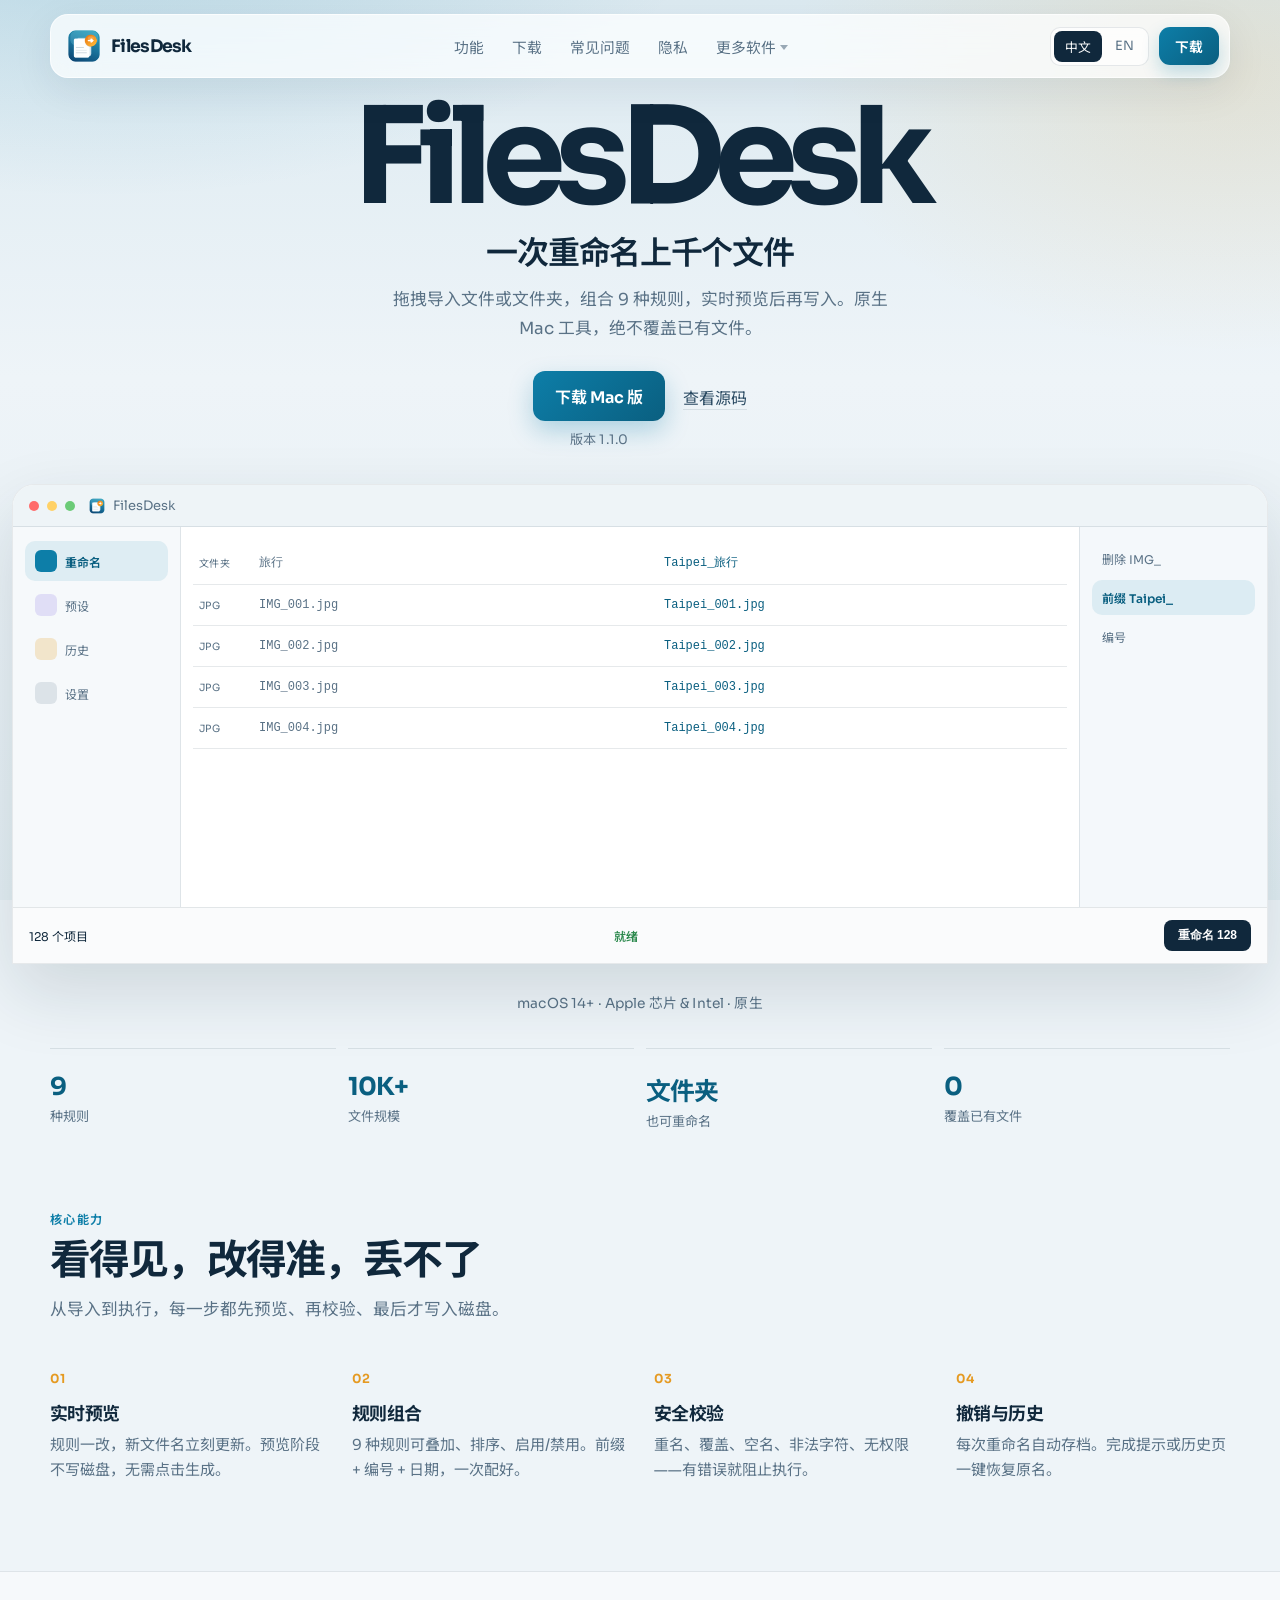
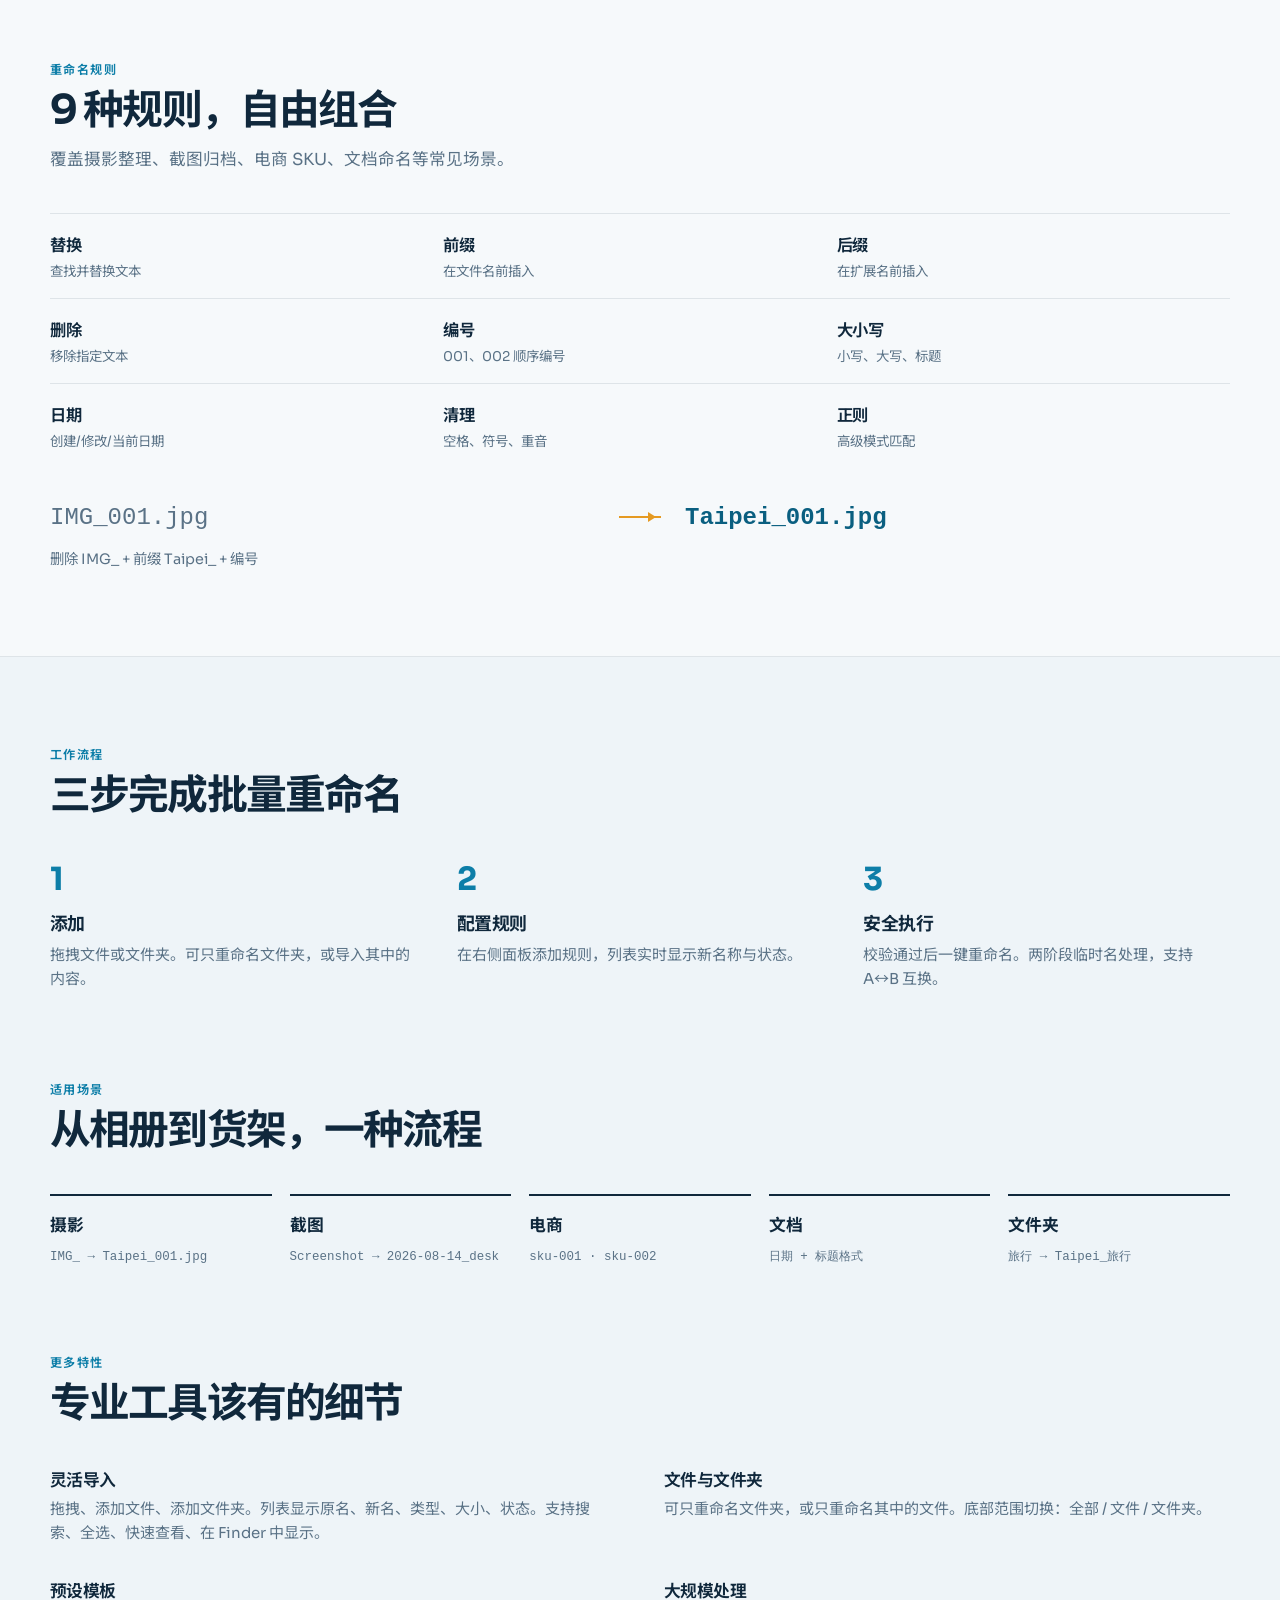
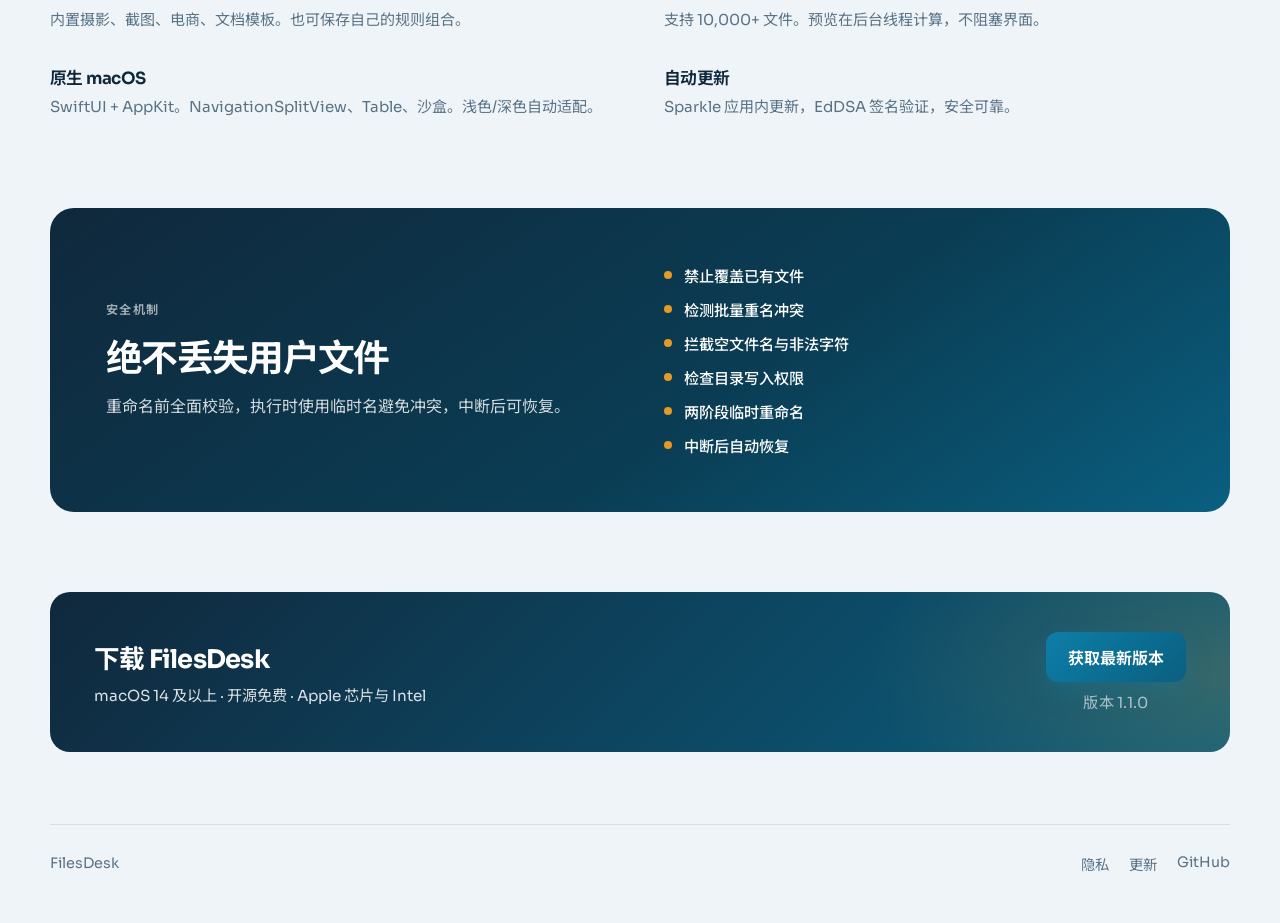
==== docs/index.html @ 9e35c2a5 "Show the current version under website download buttons. Co-authored-by: Cursor <cursoragent@cursor." ====
<!DOCTYPE html>
<html lang="zh-CN">
<head>
  <meta charset="utf-8">
  <meta name="viewport" content="width=device-width, initial-scale=1">
  <title>FilesDesk — Mac 智能批量重命名</title>
  <meta name="description" content="原生 Mac 批量重命名工具。实时预览、规则组合、文件与文件夹、撤销与历史。绝不覆盖已有文件。">
  <meta property="og:title" content="FilesDesk">
  <meta property="og:description" content="Mac 智能批量重命名。简单、原生、安全、快速。">
  <meta property="og:image" content="./assets/og.png?v=4">
  <link rel="icon" type="image/png" href="./assets/favicon-32.png?v=4">
  <link rel="apple-touch-icon" href="./assets/apple-touch-180.png?v=4">
  <link rel="preconnect" href="https://fonts.googleapis.com">
  <link rel="preconnect" href="https://fonts.gstatic.com" crossorigin>
  <link href="https://fonts.googleapis.com/css2?family=Sora:wght@400;500;600;700&family=Noto+Sans+SC:wght@400;500;600;700&display=swap" rel="stylesheet">
  <link rel="stylesheet" href="./styles.css?v=7">
</head>
<body data-page="home" data-current-app="filesdesk">
  <div class="atmosphere" aria-hidden="true"></div>
  <header class="site-header">
    <div class="nav-shell">
      <a class="brand" href="./">
        <img src="./assets/icon.png?v=4" alt="">
        FilesDesk
      </a>
      <nav class="nav-links" id="site-nav">
        <a href="#features" data-i18n="nav.features">功能</a>
        <a href="./download.html" data-i18n="nav.download">下载</a>
        <a href="./faq.html" data-i18n="nav.faq">常见问题</a>
        <a href="./privacy.html" data-i18n="nav.privacy">隐私</a>
        <div data-more-apps></div>
      </nav>
      <div class="nav-actions">
        <div class="lang-switch" role="group" aria-label="Language">
          <button type="button" data-lang-btn="zh" class="active">中文</button>
          <button type="button" data-lang-btn="en">EN</button>
        </div>
        <a class="nav-cta" data-download href="https://github.com/linux503/FilesDesk/releases" data-i18n="nav.download">下载</a>
        <button class="nav-toggle" type="button" aria-expanded="false" aria-controls="site-nav" data-i18n-aria="nav.menu">
          <span></span><span></span>
        </button>
      </div>
    </div>
  </header>

  <main>
    <section class="hero">
      <div class="wrap hero-copy">
        <h1>FilesDesk</h1>
        <p class="lede" data-i18n="home.lede">一次重命名上千个文件</p>
        <p class="sub" data-i18n="home.sub">拖拽导入文件或文件夹，组合 9 种规则，实时预览后再写入。原生 Mac 工具，绝不覆盖已有文件。</p>
        <div class="cta-row">
          <div class="cta-download">
            <a class="button" data-download href="https://github.com/linux503/FilesDesk/releases" data-i18n="home.cta">下载 Mac 版</a>
            <p class="cta-version"><span data-i18n="home.version">版本</span> <span data-latest-tag>1.1.0</span></p>
          </div>
          <a class="text-link" href="https://github.com/linux503/FilesDesk" data-i18n="home.source">查看源码</a>
        </div>
      </div>
      <div class="hero-visual" aria-hidden="true">
        <div class="app">
          <div class="app-chrome">
            <span class="dot"></span><span class="dot"></span><span class="dot"></span>
            <img src="./assets/icon.png?v=4" alt="">
            <span>FilesDesk</span>
          </div>
          <div class="app-body">
            <aside class="side">
              <div class="nav-item active"><span class="nav-ico"></span><span data-i18n="mock.rename">重命名</span></div>
              <div class="nav-item"><span class="nav-ico"></span><span data-i18n="mock.presets">预设</span></div>
              <div class="nav-item"><span class="nav-ico"></span><span data-i18n="mock.history">历史</span></div>
              <div class="nav-item"><span class="nav-ico"></span><span data-i18n="mock.settings">设置</span></div>
            </aside>
            <div class="files">
              <div class="row"><span class="kind">文件夹</span><span class="old">旅行</span><span class="new">Taipei_旅行</span></div>
              <div class="row"><span class="kind">JPG</span><span class="old">IMG_001.jpg</span><span class="new">Taipei_001.jpg</span></div>
              <div class="row"><span class="kind">JPG</span><span class="old">IMG_002.jpg</span><span class="new">Taipei_002.jpg</span></div>
              <div class="row"><span class="kind">JPG</span><span class="old">IMG_003.jpg</span><span class="new">Taipei_003.jpg</span></div>
              <div class="row"><span class="kind">JPG</span><span class="old">IMG_004.jpg</span><span class="new">Taipei_004.jpg</span></div>
            </div>
            <aside class="rules">
              <div class="nav-item"><span data-i18n="mock.remove">删除 IMG_</span></div>
              <div class="nav-item active"><span data-i18n="mock.prefix">前缀 Taipei_</span></div>
              <div class="nav-item"><span data-i18n="mock.numbering">编号</span></div>
            </aside>
          </div>
          <div class="app-foot">
            <span data-i18n="mock.files">128 个项目</span>
            <span class="status" data-i18n="mock.ready">就绪</span>
            <button class="rename-btn" type="button" data-i18n="mock.renameBtn">重命名 128</button>
          </div>
        </div>
      </div>
    </section>

    <p class="wrap hero-meta" data-i18n="home.badge">macOS 14+ · Apple 芯片 & Intel · 原生</p>

    <section class="wrap proof">
      <div><strong data-i18n="home.statRules">9</strong><span data-i18n="home.statRulesLabel">种规则</span></div>
      <div><strong data-i18n="home.statFiles">10K+</strong><span data-i18n="home.statFilesLabel">文件规模</span></div>
      <div><strong data-i18n="home.statFolders">文件夹</strong><span data-i18n="home.statFoldersLabel">也可重命名</span></div>
      <div><strong data-i18n="home.statSafe">0</strong><span data-i18n="home.statSafeLabel">覆盖已有文件</span></div>
    </section>

    <section class="wrap section-pillars" id="features">
      <div class="section-head">
        <span class="eyebrow" data-i18n="home.pillarsEyebrow">核心能力</span>
        <h2 data-i18n="home.pillarsTitle">看得见，改得准，丢不了</h2>
        <p class="section-lead" data-i18n="home.pillarsLead">从导入到执行，每一步都先预览、再校验、最后才写入磁盘。</p>
      </div>
      <div class="pillar-grid">
        <article>
          <span class="idx">01</span>
          <h3 data-i18n="home.pillar1Title">实时预览</h3>
          <p data-i18n="home.pillar1Desc">规则一改，新文件名立刻更新。预览阶段不写磁盘，无需点击生成。</p>
        </article>
        <article>
          <span class="idx">02</span>
          <h3 data-i18n="home.pillar2Title">规则组合</h3>
          <p data-i18n="home.pillar2Desc">9 种规则可叠加、排序、启用/禁用。前缀 + 编号 + 日期，一次配好。</p>
        </article>
        <article>
          <span class="idx">03</span>
          <h3 data-i18n="home.pillar3Title">安全校验</h3>
          <p data-i18n="home.pillar3Desc">重名、覆盖、空名、非法字符、无权限——有错误就阻止执行。</p>
        </article>
        <article>
          <span class="idx">04</span>
          <h3 data-i18n="home.pillar4Title">撤销与历史</h3>
          <p data-i18n="home.pillar4Desc">每次重命名自动存档。完成提示或历史页一键恢复原名。</p>
        </article>
      </div>
    </section>

    <section class="section-rules">
      <div class="wrap">
        <div class="section-head">
          <span class="eyebrow" data-i18n="home.rulesEyebrow">重命名规则</span>
          <h2 data-i18n="home.rulesTitle">9 种规则，自由组合</h2>
          <p class="section-lead" data-i18n="home.rulesLead">摄影、截图、电商 SKU、文档、文件夹——常见整理场景都能覆盖。</p>
        </div>
        <div class="rules-grid">
          <div class="rule-chip"><span class="rule-name" data-i18n="home.ruleReplace">替换</span><span class="rule-desc" data-i18n="home.ruleReplaceDesc">查找并替换文本</span></div>
          <div class="rule-chip"><span class="rule-name" data-i18n="home.rulePrefix">前缀</span><span class="rule-desc" data-i18n="home.rulePrefixDesc">在文件名前插入</span></div>
          <div class="rule-chip"><span class="rule-name" data-i18n="home.ruleSuffix">后缀</span><span class="rule-desc" data-i18n="home.ruleSuffixDesc">在扩展名前插入</span></div>
          <div class="rule-chip"><span class="rule-name" data-i18n="home.ruleRemove">删除</span><span class="rule-desc" data-i18n="home.ruleRemoveDesc">移除指定文本</span></div>
          <div class="rule-chip"><span class="rule-name" data-i18n="home.ruleNumber">编号</span><span class="rule-desc" data-i18n="home.ruleNumberDesc">001、002 顺序编号</span></div>
          <div class="rule-chip"><span class="rule-name" data-i18n="home.ruleCase">大小写</span><span class="rule-desc" data-i18n="home.ruleCaseDesc">小写、大写、标题</span></div>
          <div class="rule-chip"><span class="rule-name" data-i18n="home.ruleDate">日期</span><span class="rule-desc" data-i18n="home.ruleDateDesc">创建/修改/当前日期</span></div>
          <div class="rule-chip"><span class="rule-name" data-i18n="home.ruleCleanup">清理</span><span class="rule-desc" data-i18n="home.ruleCleanupDesc">空格、符号、重音</span></div>
          <div class="rule-chip"><span class="rule-name" data-i18n="home.ruleRegex">正则</span><span class="rule-desc" data-i18n="home.ruleRegexDesc">高级模式匹配</span></div>
        </div>
        <div class="rename-theater">
          <span class="theater-from">IMG_001.jpg</span>
          <span class="theater-arrow" aria-hidden="true"></span>
          <span class="theater-to">Taipei_001.jpg</span>
          <span class="theater-note" data-i18n="home.exampleSteps">删除 IMG_ + 前缀 Taipei_ + 编号</span>
        </div>
      </div>
    </section>

    <section class="wrap section-workflow">
      <div class="section-head">
        <span class="eyebrow" data-i18n="home.flowEyebrow">工作流程</span>
        <h2 data-i18n="home.flowTitle">三步完成批量重命名</h2>
      </div>
      <div class="flow-grid">
        <article>
          <div class="flow-num">1</div>
          <h3 data-i18n="home.flow1Title">添加</h3>
          <p data-i18n="home.flow1Desc">拖拽文件或文件夹。可只重命名文件夹，或导入其中的内容。</p>
        </article>
        <article>
          <div class="flow-num">2</div>
          <h3 data-i18n="home.flow2Title">配置规则</h3>
          <p data-i18n="home.flow2Desc">在右侧面板添加规则，列表实时显示新名称与状态。</p>
        </article>
        <article>
          <div class="flow-num">3</div>
          <h3 data-i18n="home.flow3Title">安全执行</h3>
          <p data-i18n="home.flow3Desc">校验通过后一键重命名。两阶段临时名处理，支持 A↔B 互换。</p>
        </article>
      </div>
    </section>

    <section class="wrap section-scenes">
      <div class="section-head">
        <span class="eyebrow" data-i18n="home.scenesEyebrow">适用场景</span>
        <h2 data-i18n="home.scenesTitle">从相册到货架，一种流程</h2>
      </div>
      <div class="scene-list">
        <div><strong data-i18n="home.scene1">摄影</strong><span>IMG_ → Taipei_001.jpg</span></div>
        <div><strong data-i18n="home.scene2">截图</strong><span>Screenshot → 2026-08-14_desk</span></div>
        <div><strong data-i18n="home.scene3">电商</strong><span>sku-001 · sku-002</span></div>
        <div><strong data-i18n="home.scene4">文档</strong><span>日期 + 标题格式</span></div>
        <div><strong data-i18n="home.scene5">文件夹</strong><span>旅行 → Taipei_旅行</span></div>
      </div>
    </section>

    <section class="wrap section-bento">
      <div class="section-head">
        <span class="eyebrow" data-i18n="home.bentoEyebrow">更多特性</span>
        <h2 data-i18n="home.bentoTitle">专业工具该有的细节</h2>
      </div>
      <dl class="detail-list">
        <div>
          <dt data-i18n="home.bentoImportTitle">灵活导入</dt>
          <dd data-i18n="home.bentoImportDesc">拖拽、添加文件、添加文件夹。列表显示原名、新名、类型、大小、状态。支持搜索、全选、快速查看、在 Finder 中显示。</dd>
        </div>
        <div>
          <dt data-i18n="home.bentoFolderTitle">文件与文件夹</dt>
          <dd data-i18n="home.bentoFolderDesc">可只重命名文件夹，或只重命名其中的文件。底部范围切换：全部 / 文件 / 文件夹。</dd>
        </div>
        <div>
          <dt data-i18n="home.bentoPresetTitle">预设模板</dt>
          <dd data-i18n="home.bentoPresetDesc">内置摄影、截图、电商、文档模板。也可保存自己的规则组合。</dd>
        </div>
        <div>
          <dt data-i18n="home.bentoPerfTitle">大规模处理</dt>
          <dd data-i18n="home.bentoPerfDesc">支持 10,000+ 文件。预览在后台线程计算，不阻塞界面。</dd>
        </div>
        <div>
          <dt data-i18n="home.bentoNativeTitle">原生 macOS</dt>
          <dd data-i18n="home.bentoNativeDesc">SwiftUI + AppKit。浅色/深色自动适配。Universal：Apple 芯片与 Intel。</dd>
        </div>
        <div>
          <dt data-i18n="home.bentoUpdateTitle">自动更新</dt>
          <dd data-i18n="home.bentoUpdateDesc">Sparkle 应用内更新，EdDSA 签名验证。</dd>
        </div>
      </dl>
    </section>

    <section class="wrap section-safety">
      <div class="safety-panel">
        <div class="safety-copy">
          <span class="eyebrow eyebrow-light" data-i18n="home.safetyEyebrow">安全机制</span>
          <h2 data-i18n="home.safetyTitle">绝不丢失用户文件</h2>
          <p data-i18n="home.safetyLead">重命名前全面校验，执行时使用临时名避免冲突，中断后可恢复。</p>
        </div>
        <ul class="safety-list">
          <li data-i18n="home.safety1">禁止覆盖已有文件</li>
          <li data-i18n="home.safety2">检测批量重名冲突</li>
          <li data-i18n="home.safety3">拦截空文件名与非法字符</li>
          <li data-i18n="home.safety4">检查目录写入权限</li>
          <li data-i18n="home.safety5">两阶段临时重命名</li>
          <li data-i18n="home.safety6">中断后自动恢复</li>
        </ul>
      </div>
    </section>

    <section class="wrap">
      <div class="download-band">
        <div>
          <h2 data-i18n="home.downloadTitle">下载 FilesDesk</h2>
          <p data-i18n="home.downloadLead">macOS 14 及以上 · 开源免费 · Apple 芯片与 Intel</p>
        </div>
        <div class="cta-download">
          <a class="button" data-download href="./download.html" data-i18n="home.downloadCta">获取最新版本</a>
          <p class="cta-version"><span data-i18n="home.version">版本</span> <span data-latest-tag>1.1.0</span></p>
        </div>
      </div>
    </section>
  </main>

  <footer class="wrap site-footer">
    <span>FilesDesk</span>
    <div class="links">
      <a href="./privacy.html" data-i18n="footer.privacy">隐私</a>
      <a href="./changelog.html" data-i18n="footer.changelog">更新</a>
      <a href="https://github.com/linux503/FilesDesk" data-i18n="footer.github">GitHub</a>
    </div>
  </footer>
  <script src="./more-apps.js"></script>
  <script src="./i18n.js?v=7"></script>
  <script src="./site.js?v=7"></script>
</body>
</html>
---- docs/styles.css ----
:root {
  --ink: #10283c;
  --slate: #2a4a62;
  --muted: #5a7286;
  --accent: #0d7ea8;
  --accent-deep: #0a5f80;
  --gold: #e59a22;
  --paper: #eef4f8;
  --card: #ffffff;
  --line: rgba(16, 40, 60, 0.10);
  --shadow: 0 28px 70px rgba(16, 40, 60, 0.14);
  --radius: 20px;
  --sans: "Sora", "Noto Sans SC", "PingFang SC", "Hiragino Sans GB", sans-serif;
  --mono: "SF Mono", ui-monospace, Menlo, monospace;
}

* { box-sizing: border-box; }

html { scroll-behavior: smooth; }

html, body { margin: 0; padding: 0; }

body {
  color: var(--ink);
  font-family: var(--sans);
  background: var(--paper);
  min-height: 100vh;
  position: relative;
}

.atmosphere {
  pointer-events: none;
  position: fixed;
  inset: 0;
  z-index: -1;
  background:
    radial-gradient(1100px 620px at 8% -18%, rgba(13, 126, 168, 0.22), transparent 58%),
    radial-gradient(820px 520px at 96% 8%, rgba(229, 154, 34, 0.14), transparent 54%),
    radial-gradient(900px 700px at 70% 120%, rgba(13, 126, 168, 0.08), transparent 60%),
    linear-gradient(180deg, #dceaf1 0%, var(--paper) 42%, #e4eef3 100%);
}

a { color: inherit; text-decoration: none; }

.wrap {
  width: min(1180px, calc(100% - 40px));
  margin: 0 auto;
}

.site-header {
  position: sticky;
  top: 14px;
  z-index: 40;
  padding: 0 20px;
}

.nav-shell {
  position: relative;
  width: min(1180px, 100%);
  margin: 0 auto;
  display: flex;
  align-items: center;
  gap: 18px;
  min-height: 64px;
  padding: 8px 10px 8px 16px;
  background: rgba(255, 255, 255, 0.72);
  backdrop-filter: blur(22px) saturate(1.35);
  border: 1px solid rgba(255, 255, 255, 0.7);
  border-radius: 18px;
  box-shadow: 0 12px 40px rgba(16, 40, 60, 0.08);
}

.brand {
  display: flex;
  align-items: center;
  gap: 10px;
  font-size: 1.08rem;
  font-weight: 700;
  letter-spacing: -0.04em;
  flex-shrink: 0;
}

.brand img {
  width: 34px;
  height: 34px;
  border-radius: 9px;
}

.nav-links {
  display: flex;
  align-items: center;
  gap: 4px;
  flex: 1;
  justify-content: center;
  font-size: 0.92rem;
}

.nav-links > a {
  color: var(--muted);
  padding: 8px 12px;
  border-radius: 10px;
  transition: color 0.15s, background 0.15s;
}

.nav-links > a:hover,
.nav-links > a[aria-current="page"] {
  color: var(--ink);
  background: rgba(13, 126, 168, 0.08);
}

.nav-links > a[aria-current="page"] { font-weight: 600; }

.nav-actions {
  display: flex;
  align-items: center;
  gap: 10px;
  flex-shrink: 0;
  margin-left: auto;
}

.nav-cta {
  display: inline-flex;
  align-items: center;
  background: linear-gradient(135deg, var(--accent), var(--accent-deep));
  color: #fff;
  padding: 9px 16px;
  border-radius: 11px;
  font-size: 0.86rem;
  font-weight: 650;
  box-shadow: 0 8px 18px rgba(13, 126, 168, 0.24);
  transition: transform 0.15s, box-shadow 0.15s;
}

.nav-cta:hover {
  transform: translateY(-1px);
  box-shadow: 0 10px 22px rgba(13, 126, 168, 0.3);
}

.nav-toggle {
  display: none;
  width: 42px;
  height: 42px;
  border: 0;
  background: rgba(16, 40, 60, 0.05);
  border-radius: 12px;
  cursor: pointer;
  padding: 0;
  position: relative;
}

.nav-toggle span {
  position: absolute;
  left: 12px;
  right: 12px;
  height: 1.5px;
  background: var(--ink);
  transition: transform 0.2s, top 0.2s, opacity 0.2s;
}

.nav-toggle span:first-child { top: 16px; }
.nav-toggle span:last-child { top: 24px; }

.site-header.is-open .nav-toggle span:first-child {
  top: 20px;
  transform: rotate(45deg);
}

.site-header.is-open .nav-toggle span:last-child {
  top: 20px;
  transform: rotate(-45deg);
}

.more-apps-menu {
  position: relative;
  list-style: none;
}

.more-apps-menu summary {
  cursor: pointer;
  color: var(--muted);
  font-size: 0.92rem;
  user-select: none;
  list-style: none;
  display: flex;
  align-items: center;
  gap: 4px;
  padding: 8px 12px;
  border-radius: 10px;
}

.more-apps-menu summary::-webkit-details-marker { display: none; }

.more-apps-menu summary::after {
  content: "";
  width: 0;
  height: 0;
  border-left: 4px solid transparent;
  border-right: 4px solid transparent;
  border-top: 5px solid currentColor;
  opacity: 0.6;
  margin-top: 2px;
}

.more-apps-menu[open] summary,
.more-apps-menu summary:hover {
  color: var(--ink);
  background: rgba(13, 126, 168, 0.08);
}

.more-apps-panel {
  position: absolute;
  top: calc(100% + 10px);
  left: 0;
  min-width: 240px;
  background: var(--card);
  border: 1px solid var(--line);
  border-radius: 14px;
  box-shadow: var(--shadow);
  padding: 8px;
  z-index: 100;
  animation: rise 0.2s ease both;
}

.more-apps-item {
  display: flex;
  flex-direction: column;
  gap: 2px;
  padding: 10px 12px;
  border-radius: 10px;
  transition: background 0.12s;
}

.more-apps-item:hover { background: rgba(13, 126, 168, 0.08); }

.more-apps-name {
  font-weight: 600;
  font-size: 0.92rem;
}

.more-apps-desc {
  font-size: 0.8rem;
  color: var(--muted);
}

.lang-switch {
  display: flex;
  gap: 2px;
  padding: 3px;
  border: 1px solid var(--line);
  border-radius: 10px;
  background: rgba(255, 255, 255, 0.7);
}

.lang-switch button {
  border: 0;
  background: transparent;
  color: var(--muted);
  font: inherit;
  font-size: 0.8rem;
  padding: 6px 11px;
  border-radius: 8px;
  cursor: pointer;
}

.lang-switch button.active {
  background: var(--ink);
  color: #fff;
}

.hero {
  padding: 36px 0 0;
}

.hero-copy {
  text-align: center;
  max-width: 820px;
  margin: 0 auto 36px;
  animation: rise 0.7s ease both;
}

.hero h1 {
  margin: 0;
  font-size: clamp(4.2rem, 12vw, 8.4rem);
  line-height: 0.86;
  letter-spacing: -0.08em;
}

.hero .lede {
  margin: 18px 0 0;
  font-size: clamp(1.4rem, 3vw, 2rem);
  line-height: 1.2;
  letter-spacing: -0.04em;
  font-weight: 600;
}

.hero .sub {
  margin: 14px auto 0;
  max-width: 42ch;
  color: var(--muted);
  font-size: 1.05rem;
  line-height: 1.7;
}

.cta-row {
  display: flex;
  flex-wrap: wrap;
  gap: 14px 18px;
  align-items: flex-start;
  justify-content: center;
  margin-top: 28px;
}

.cta-download {
  display: flex;
  flex-direction: column;
  align-items: center;
  gap: 8px;
}

.cta-version {
  margin: 0;
  color: var(--muted);
  font-size: 0.82rem;
  letter-spacing: 0.01em;
}

.cta-row > .text-link {
  margin-top: 14px;
}

.hero-meta {
  margin: 28px auto 0;
  color: var(--muted);
  font-size: 0.86rem;
  letter-spacing: 0.01em;
  text-align: center;
}

.button {
  display: inline-flex;
  align-items: center;
  background: linear-gradient(135deg, var(--accent), var(--accent-deep));
  color: #fff;
  padding: 13px 22px;
  border-radius: 12px;
  font-weight: 650;
  box-shadow: 0 10px 24px rgba(13, 126, 168, 0.28);
  transition: transform 0.15s, box-shadow 0.15s;
}

.button:hover {
  transform: translateY(-1px);
  box-shadow: 0 14px 28px rgba(13, 126, 168, 0.34);
}

.text-link {
  color: var(--slate);
  box-shadow: inset 0 -1px 0 var(--line);
  padding-bottom: 1px;
}

.text-link:hover { color: var(--accent-deep); }

.hero-visual {
  width: min(1280px, calc(100% - 24px));
  margin: 0 auto;
  animation: rise 0.9s ease 0.12s both;
}

.app {
  background: var(--card);
  border: 1px solid var(--line);
  border-radius: 22px 22px 0 0;
  box-shadow: var(--shadow);
  overflow: hidden;
}

.app-chrome {
  display: flex;
  align-items: center;
  gap: 8px;
  padding: 12px 16px;
  background: #eef4f7;
  border-bottom: 1px solid var(--line);
  font-size: 13px;
  color: var(--muted);
}

.app-chrome img {
  width: 16px;
  height: 16px;
  border-radius: 4px;
  margin-left: 6px;
}

.dot { width: 10px; height: 10px; border-radius: 50%; }
.dot:nth-child(1) { background: #ff6b6b; }
.dot:nth-child(2) { background: #ffd166; }
.dot:nth-child(3) { background: #6bcb77; }

.app-body {
  display: grid;
  grid-template-columns: 168px 1fr 188px;
  min-height: 380px;
}

.side, .files, .rules { padding: 14px 12px; }
.side { border-right: 1px solid var(--line); background: #f6f9fb; }
.rules { border-left: 1px solid var(--line); background: #f4f8fb; }

.nav-item {
  display: flex;
  align-items: center;
  gap: 8px;
  padding: 9px 10px;
  border-radius: 10px;
  color: var(--muted);
  font-size: 12px;
  margin-bottom: 4px;
}

.nav-ico {
  width: 22px;
  height: 22px;
  border-radius: 6px;
  flex-shrink: 0;
  background: rgba(13, 126, 168, 0.14);
}

.nav-item:nth-child(2) .nav-ico { background: rgba(104, 82, 214, 0.16); }
.nav-item:nth-child(3) .nav-ico { background: rgba(229, 154, 34, 0.22); }
.nav-item:nth-child(4) .nav-ico { background: rgba(90, 114, 134, 0.16); }

.nav-item.active {
  background: rgba(13, 126, 168, 0.10);
  color: var(--accent-deep);
  font-weight: 600;
}

.nav-item.active .nav-ico { background: var(--accent); }

.row {
  display: grid;
  grid-template-columns: 52px 1fr 1fr;
  gap: 8px;
  padding: 13px 6px;
  border-bottom: 1px solid var(--line);
  font-family: var(--mono);
  font-size: 12px;
  align-items: center;
}

.kind {
  color: var(--muted);
  font-family: var(--sans);
  font-size: 10px;
  letter-spacing: 0.04em;
  text-transform: uppercase;
}

.old { color: var(--muted); }
.new { color: var(--accent-deep); animation: pulse 2.8s ease 1s infinite; }

.app-foot {
  display: flex;
  align-items: center;
  justify-content: space-between;
  padding: 12px 16px;
  border-top: 1px solid var(--line);
  background: #fafbfc;
  font-size: 12px;
}

.status { color: #2d8a4e; font-weight: 600; }

.rename-btn {
  background: var(--ink);
  color: #fff;
  border: 0;
  padding: 7px 14px;
  border-radius: 8px;
  font-size: 12px;
  font-weight: 600;
}

.proof {
  display: grid;
  grid-template-columns: repeat(4, 1fr);
  gap: 12px;
  padding: 36px 0 56px;
}

.proof div {
  display: flex;
  flex-direction: column;
  gap: 4px;
  padding-top: 22px;
  border-top: 1px solid var(--line);
}

.proof strong {
  font-size: 1.55rem;
  letter-spacing: -0.04em;
  color: var(--accent-deep);
}

.proof span {
  font-size: 0.82rem;
  color: var(--muted);
}

.section-head {
  max-width: 620px;
  margin-bottom: 40px;
}

.eyebrow {
  display: block;
  font-size: 0.76rem;
  font-weight: 650;
  letter-spacing: 0.12em;
  text-transform: uppercase;
  color: var(--accent);
  margin-bottom: 10px;
}

.eyebrow-light { color: rgba(255, 255, 255, 0.62); }

.section-head h2 {
  margin: 0 0 12px;
  font-size: clamp(1.8rem, 3.6vw, 2.55rem);
  letter-spacing: -0.045em;
  line-height: 1.12;
}

.section-lead {
  margin: 0;
  color: var(--muted);
  font-size: 1.04rem;
  line-height: 1.65;
}

.section-pillars { padding: 24px 0 88px; }

.pillar-grid {
  display: grid;
  grid-template-columns: repeat(4, 1fr);
  gap: 28px;
}

.pillar-grid article { padding-top: 8px; }

.idx {
  display: block;
  font-size: 0.78rem;
  letter-spacing: 0.12em;
  color: var(--gold);
  font-weight: 650;
  margin-bottom: 12px;
}

.pillar-grid h3 {
  margin: 0 0 8px;
  font-size: 1.12rem;
  letter-spacing: -0.03em;
}

.pillar-grid p {
  margin: 0;
  color: var(--muted);
  font-size: 0.94rem;
  line-height: 1.65;
}

.section-rules {
  padding: 88px 0;
  background: rgba(255, 255, 255, 0.48);
  border-top: 1px solid var(--line);
  border-bottom: 1px solid var(--line);
}

.rules-grid {
  display: grid;
  grid-template-columns: repeat(3, 1fr);
  gap: 0;
}

.rule-chip {
  display: flex;
  flex-direction: column;
  gap: 4px;
  padding: 18px 8px 18px 0;
  border-top: 1px solid var(--line);
}

.rule-name {
  font-weight: 650;
  font-size: 1.02rem;
  letter-spacing: -0.03em;
}

.rule-desc {
  font-size: 0.84rem;
  color: var(--muted);
}

.rename-theater {
  margin-top: 36px;
  display: grid;
  grid-template-columns: 1fr auto 1fr;
  gap: 16px 24px;
  align-items: center;
  font-family: var(--mono);
  font-size: clamp(1.1rem, 2vw, 1.5rem);
}

.theater-from { color: var(--muted); }
.theater-to {
  color: var(--accent-deep);
  font-weight: 650;
  animation: pulse 3s ease infinite;
}
.theater-arrow {
  width: 42px;
  height: 2px;
  background: var(--gold);
  position: relative;
}
.theater-arrow::after {
  content: "";
  position: absolute;
  right: 0;
  top: -4px;
  border: 5px solid transparent;
  border-left: 8px solid var(--gold);
}
.theater-note {
  grid-column: 1 / -1;
  font-family: var(--sans);
  font-size: 0.9rem;
  color: var(--muted);
}

.section-workflow { padding: 88px 0; }

.flow-grid {
  display: grid;
  grid-template-columns: repeat(3, 1fr);
  gap: 40px;
}

.flow-num {
  font-size: 2rem;
  font-weight: 700;
  letter-spacing: -0.06em;
  color: var(--accent);
  margin-bottom: 10px;
}

.flow-grid h3 {
  margin: 0 0 8px;
  font-size: 1.12rem;
  letter-spacing: -0.03em;
}

.flow-grid p {
  margin: 0;
  color: var(--muted);
  font-size: 0.94rem;
  line-height: 1.65;
}

.section-scenes { padding: 0 0 88px; }

.scene-list {
  display: grid;
  grid-template-columns: repeat(5, 1fr);
  gap: 18px;
}

.scene-list div {
  padding-top: 16px;
  border-top: 2px solid var(--ink);
}

.scene-list strong {
  display: block;
  font-size: 1.05rem;
  margin-bottom: 8px;
}

.scene-list span {
  color: var(--muted);
  font-family: var(--mono);
  font-size: 0.78rem;
}

.section-bento { padding: 0 0 88px; }

.detail-list {
  display: grid;
  grid-template-columns: 1fr 1fr;
  gap: 32px 48px;
  margin: 0;
}

.detail-list dt {
  font-size: 1.05rem;
  font-weight: 650;
  letter-spacing: -0.03em;
  margin-bottom: 6px;
}

.detail-list dd {
  margin: 0;
  color: var(--muted);
  font-size: 0.94rem;
  line-height: 1.65;
}

.section-safety { padding: 0 0 80px; }

.safety-panel {
  display: grid;
  grid-template-columns: 1fr 1fr;
  gap: 48px;
  align-items: center;
  background: linear-gradient(145deg, var(--ink) 0%, #0a3d54 58%, var(--accent-deep) 100%);
  color: #fff;
  border-radius: 24px;
  padding: 56px;
}

.safety-copy h2 {
  margin: 0 0 12px;
  font-size: clamp(1.7rem, 3vw, 2.3rem);
  letter-spacing: -0.045em;
}

.safety-copy p {
  margin: 0;
  opacity: 0.82;
  line-height: 1.65;
}

.safety-list {
  list-style: none;
  margin: 0;
  padding: 0;
  display: grid;
  gap: 12px;
}

.safety-list li {
  display: flex;
  align-items: center;
  gap: 12px;
  font-size: 0.95rem;
  font-weight: 500;
}

.safety-list li::before {
  content: "";
  width: 8px;
  height: 8px;
  border-radius: 50%;
  background: var(--gold);
  flex-shrink: 0;
}

.download-band {
  background: linear-gradient(135deg, var(--ink), var(--accent-deep));
  color: #fff;
  border-radius: var(--radius);
  padding: 40px 44px;
  display: flex;
  align-items: center;
  justify-content: space-between;
  gap: 24px;
  margin: 0 0 72px;
  position: relative;
  overflow: hidden;
}

.download-band::before {
  content: "";
  position: absolute;
  inset: 0;
  background: radial-gradient(520px 260px at 100% 50%, rgba(229, 154, 34, 0.2), transparent 70%);
  pointer-events: none;
}

.download-band > * { position: relative; }

.download-band h2 {
  margin: 0 0 8px;
  font-size: 1.6rem;
  letter-spacing: -0.03em;
}

.download-band p {
  margin: 0;
  opacity: 0.85;
  font-size: 0.95rem;
}

.download-band .cta-version {
  color: rgba(255, 255, 255, 0.72);
}
  box-shadow: none;
  flex-shrink: 0;
}

.download-band .button:hover {
  background: var(--gold);
  color: var(--ink);
}

.page {
  padding: 48px 0 80px;
  max-width: 720px;
}

.page h1 {
  margin: 0 0 20px;
  font-size: clamp(2.2rem, 5vw, 3rem);
  letter-spacing: -0.05em;
}

.page h2 {
  margin: 36px 0 12px;
  font-size: 1.25rem;
  letter-spacing: -0.02em;
}

.page p, .page li, .faq dd {
  color: var(--muted);
  line-height: 1.7;
  font-size: 1rem;
}

.page ul { padding-left: 1.2em; }

.faq dt {
  margin-top: 28px;
  font-size: 1.12rem;
  font-weight: 600;
  letter-spacing: -0.02em;
}

.faq dd { margin: 8px 0 0; }

.changelog-item {
  background: var(--card);
  border: 1px solid var(--line);
  border-radius: var(--radius);
  padding: 24px 28px;
  margin-top: 20px;
}

.changelog-item h2 {
  margin: 0 0 4px;
  font-size: 1.3rem;
}

.changelog-item .date {
  color: var(--muted);
  font-size: 0.88rem;
  margin-bottom: 12px;
}

.changelog-item ul {
  margin: 0;
  padding-left: 1.2em;
}

.changelog-item li { margin-bottom: 6px; }

.site-footer {
  border-top: 1px solid var(--line);
  padding: 28px 0 48px;
  display: flex;
  justify-content: space-between;
  align-items: center;
  color: var(--muted);
  font-size: 0.9rem;
}

.site-footer .links { display: flex; gap: 20px; }
.site-footer a:hover { color: var(--ink); }

@keyframes rise {
  from { opacity: 0; transform: translateY(18px); }
  to { opacity: 1; transform: none; }
}

@keyframes pulse {
  0%, 45% { opacity: 1; }
  55% { opacity: 0.35; }
  65%, 100% { opacity: 1; }
}

@media (max-width: 980px) {
  .nav-toggle { display: block; }
  .nav-cta { display: none; }

  .nav-links {
    display: none;
    position: absolute;
    left: 0;
    right: 0;
    top: calc(100% + 8px);
    flex-direction: column;
    align-items: stretch;
    gap: 4px;
    padding: 12px;
    background: rgba(255, 255, 255, 0.96);
    border: 1px solid var(--line);
    border-radius: 16px;
    box-shadow: var(--shadow);
  }

  .site-header.is-open .nav-links { display: flex; }

  .nav-links > a,
  .more-apps-menu summary {
    padding: 12px 14px;
  }

  .more-apps-panel {
    position: static;
    box-shadow: none;
    border: 0;
    padding: 0 0 8px 12px;
  }
}

@media (max-width: 900px) {
  .hero-copy { margin-bottom: 24px; }
  .hero h1 { font-size: clamp(3.2rem, 18vw, 5rem); }
  .app-body, .pillar-grid, .rules-grid, .flow-grid, .scene-list, .detail-list, .safety-panel, .proof {
    grid-template-columns: 1fr;
  }
  .app-body { min-height: 0; }
  .side { display: grid; grid-template-columns: 1fr 1fr; }
  .download-band { flex-direction: column; align-items: flex-start; }
  .site-footer { flex-direction: column; gap: 16px; align-items: flex-start; }
  .safety-panel { padding: 36px 28px; gap: 32px; }
  .rename-theater { grid-template-columns: 1fr; }
  .theater-arrow { width: 2px; height: 28px; }
  .theater-arrow::after {
    right: -4px;
    top: auto;
    bottom: 0;
    border: 5px solid transparent;
    border-top: 8px solid var(--gold);
  }
  .section-pillars, .section-rules, .section-workflow { padding: 56px 0; }
}
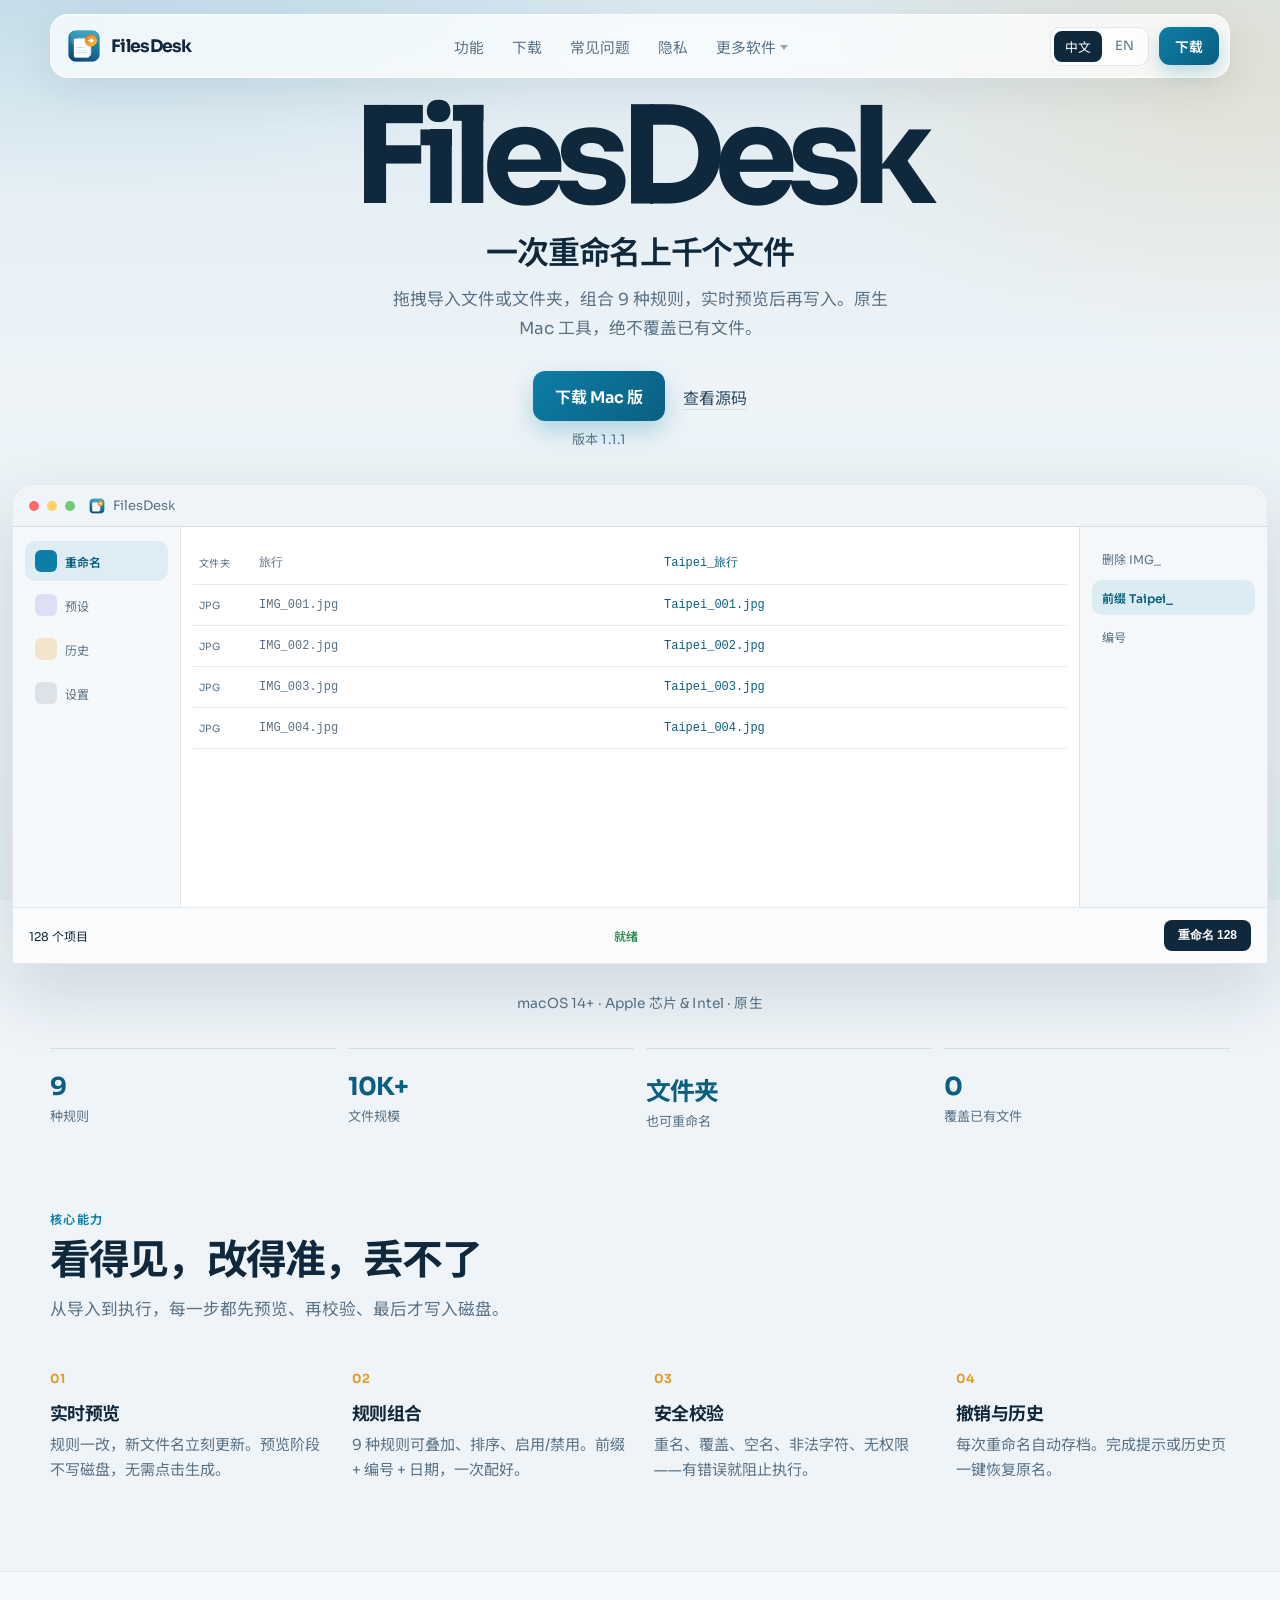
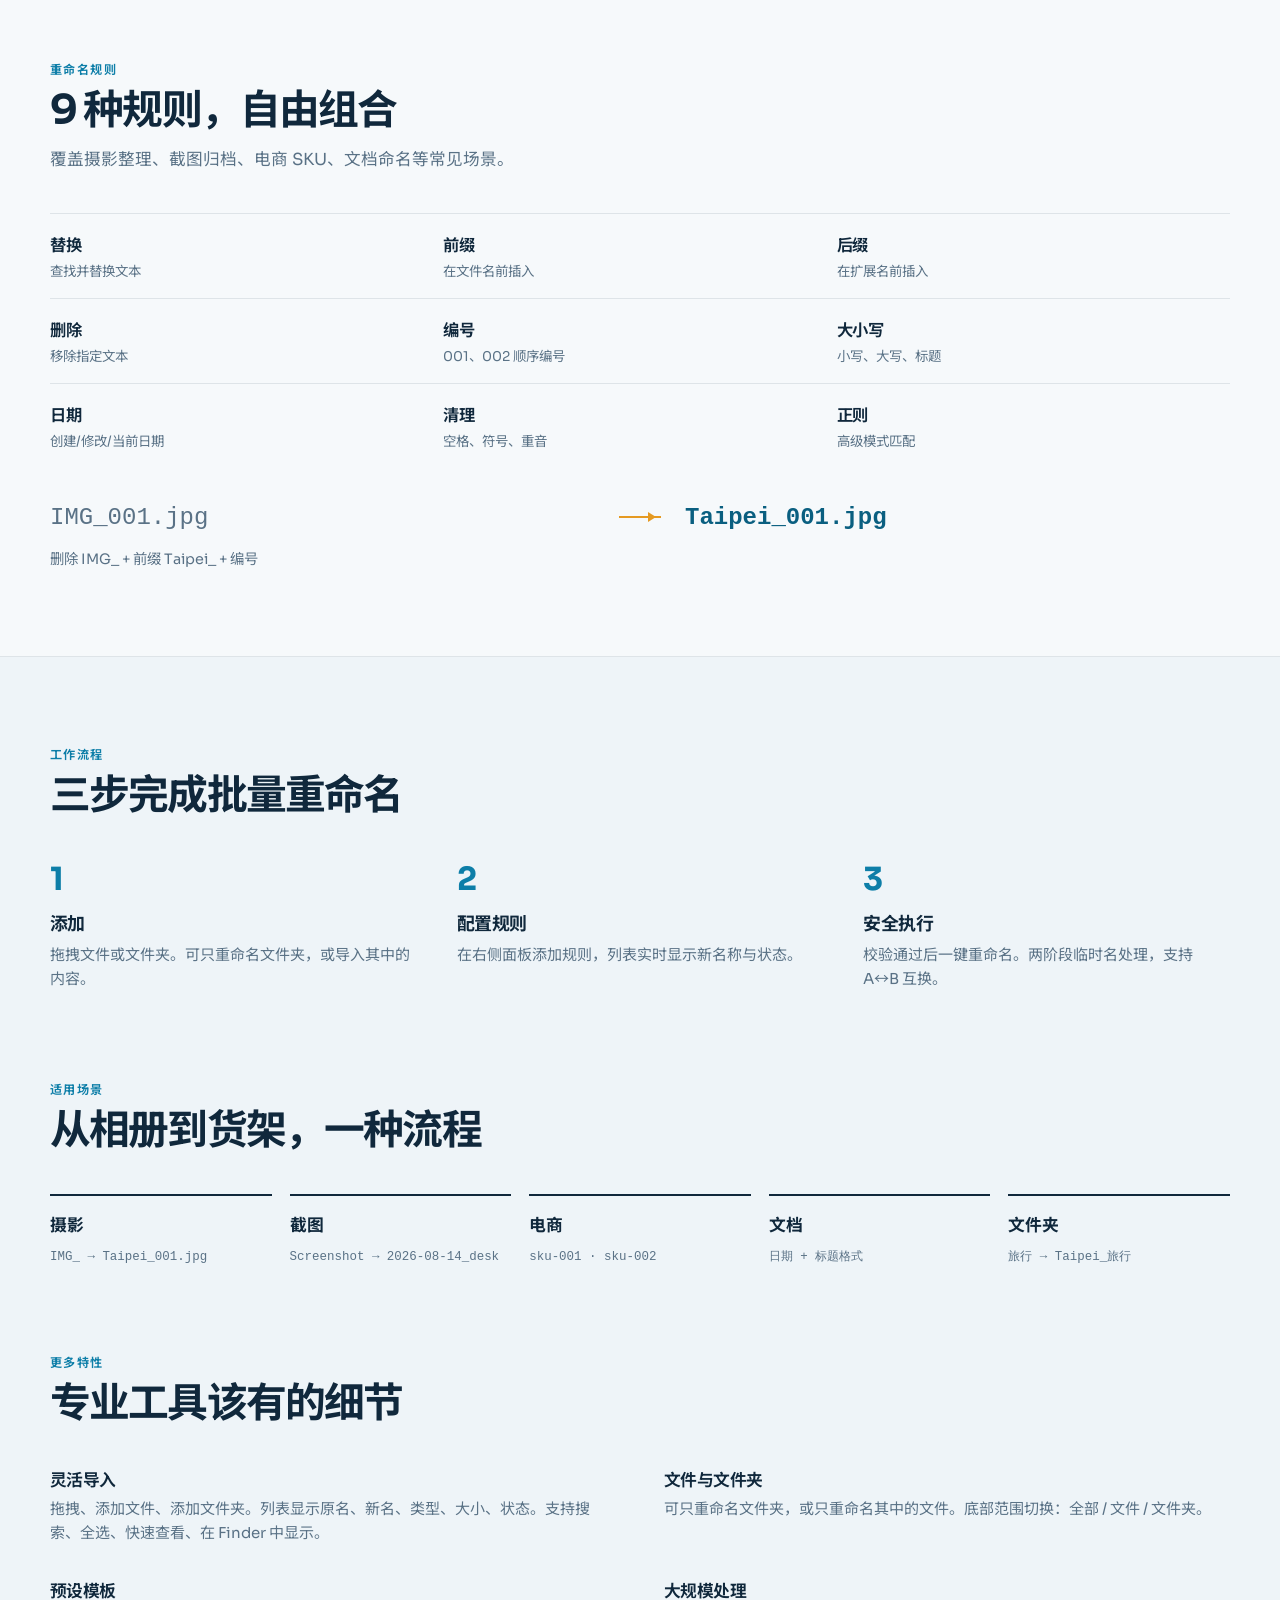
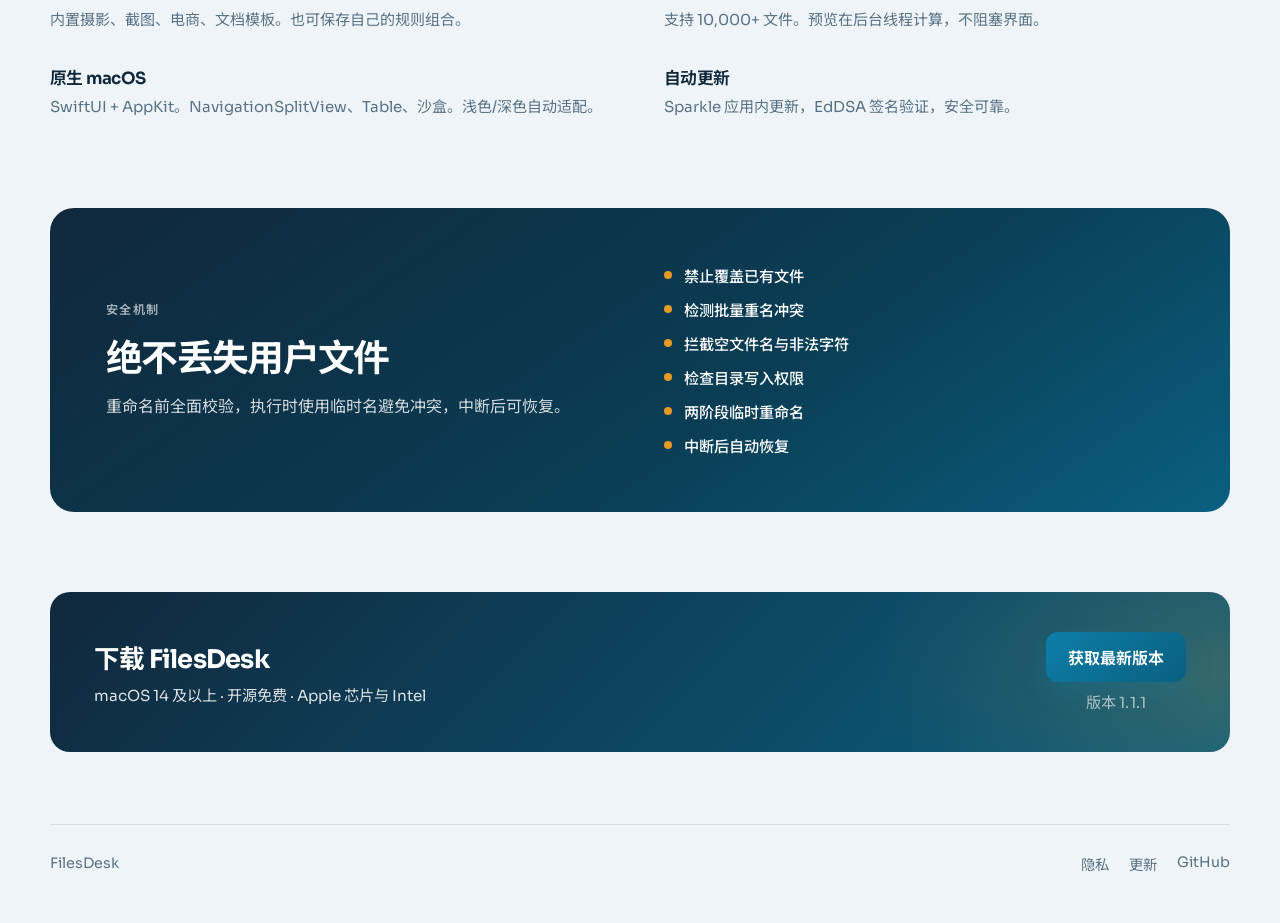
==== commit e2b7cc6e: "Ship FilesDesk 1.1.1 with live preview, refresh, and more presets. Co-authored-by: Cursor <cursorage" ====
--- a/docs/index.html
+++ b/docs/index.html
@@ -52,7 +52,7 @@
         <div class="cta-row">
           <div class="cta-download">
             <a class="button" data-download href="https://github.com/linux503/FilesDesk/releases" data-i18n="home.cta">下载 Mac 版</a>
-            <p class="cta-version"><span data-i18n="home.version">版本</span> <span data-latest-tag>1.1.0</span></p>
+            <p class="cta-version"><span data-i18n="home.version">版本</span> <span data-latest-tag>1.1.1</span></p>
           </div>
           <a class="text-link" href="https://github.com/linux503/FilesDesk" data-i18n="home.source">查看源码</a>
         </div>
@@ -256,7 +256,7 @@
         </div>
         <div class="cta-download">
           <a class="button" data-download href="./download.html" data-i18n="home.downloadCta">获取最新版本</a>
-          <p class="cta-version"><span data-i18n="home.version">版本</span> <span data-latest-tag>1.1.0</span></p>
+          <p class="cta-version"><span data-i18n="home.version">版本</span> <span data-latest-tag>1.1.1</span></p>
         </div>
       </div>
     </section>
@@ -271,7 +271,7 @@
     </div>
   </footer>
   <script src="./more-apps.js"></script>
-  <script src="./i18n.js?v=7"></script>
-  <script src="./site.js?v=7"></script>
+  <script src="./i18n.js?v=8"></script>
+  <script src="./site.js?v=8"></script>
 </body>
 </html>
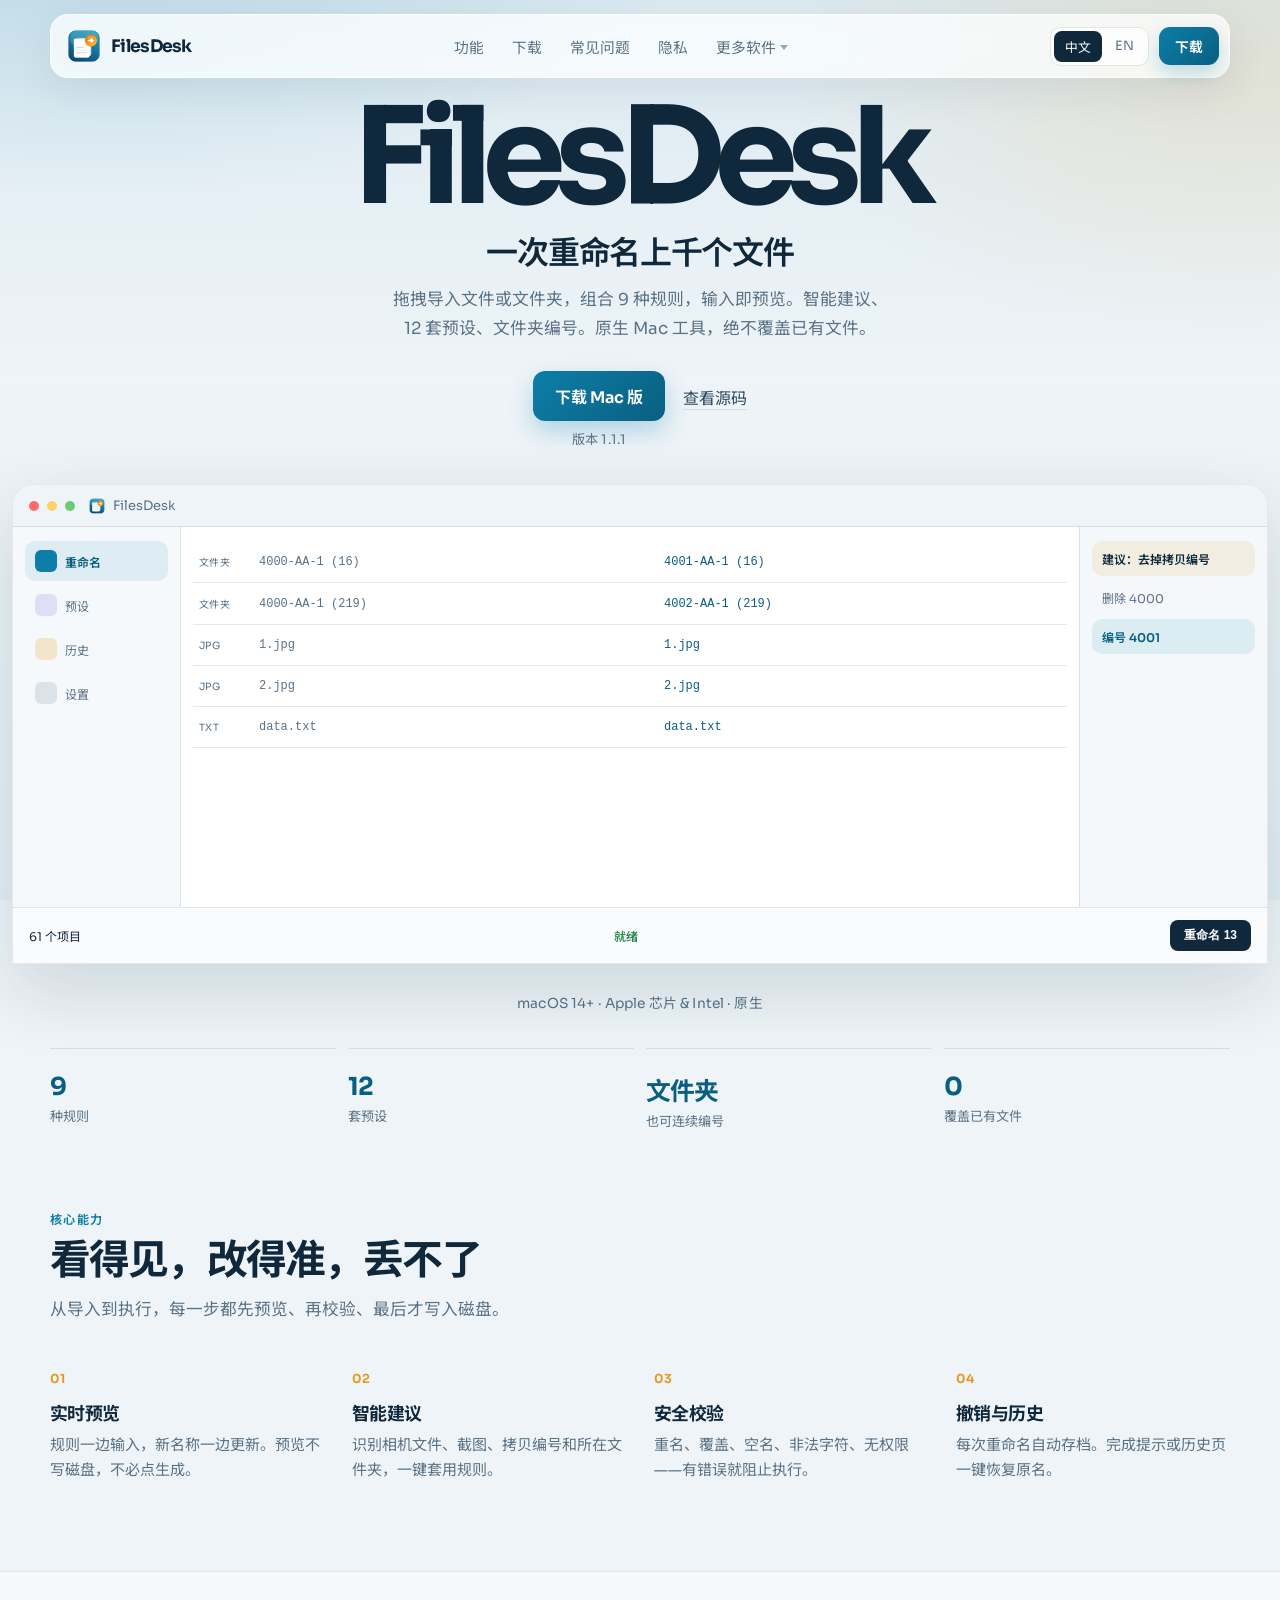
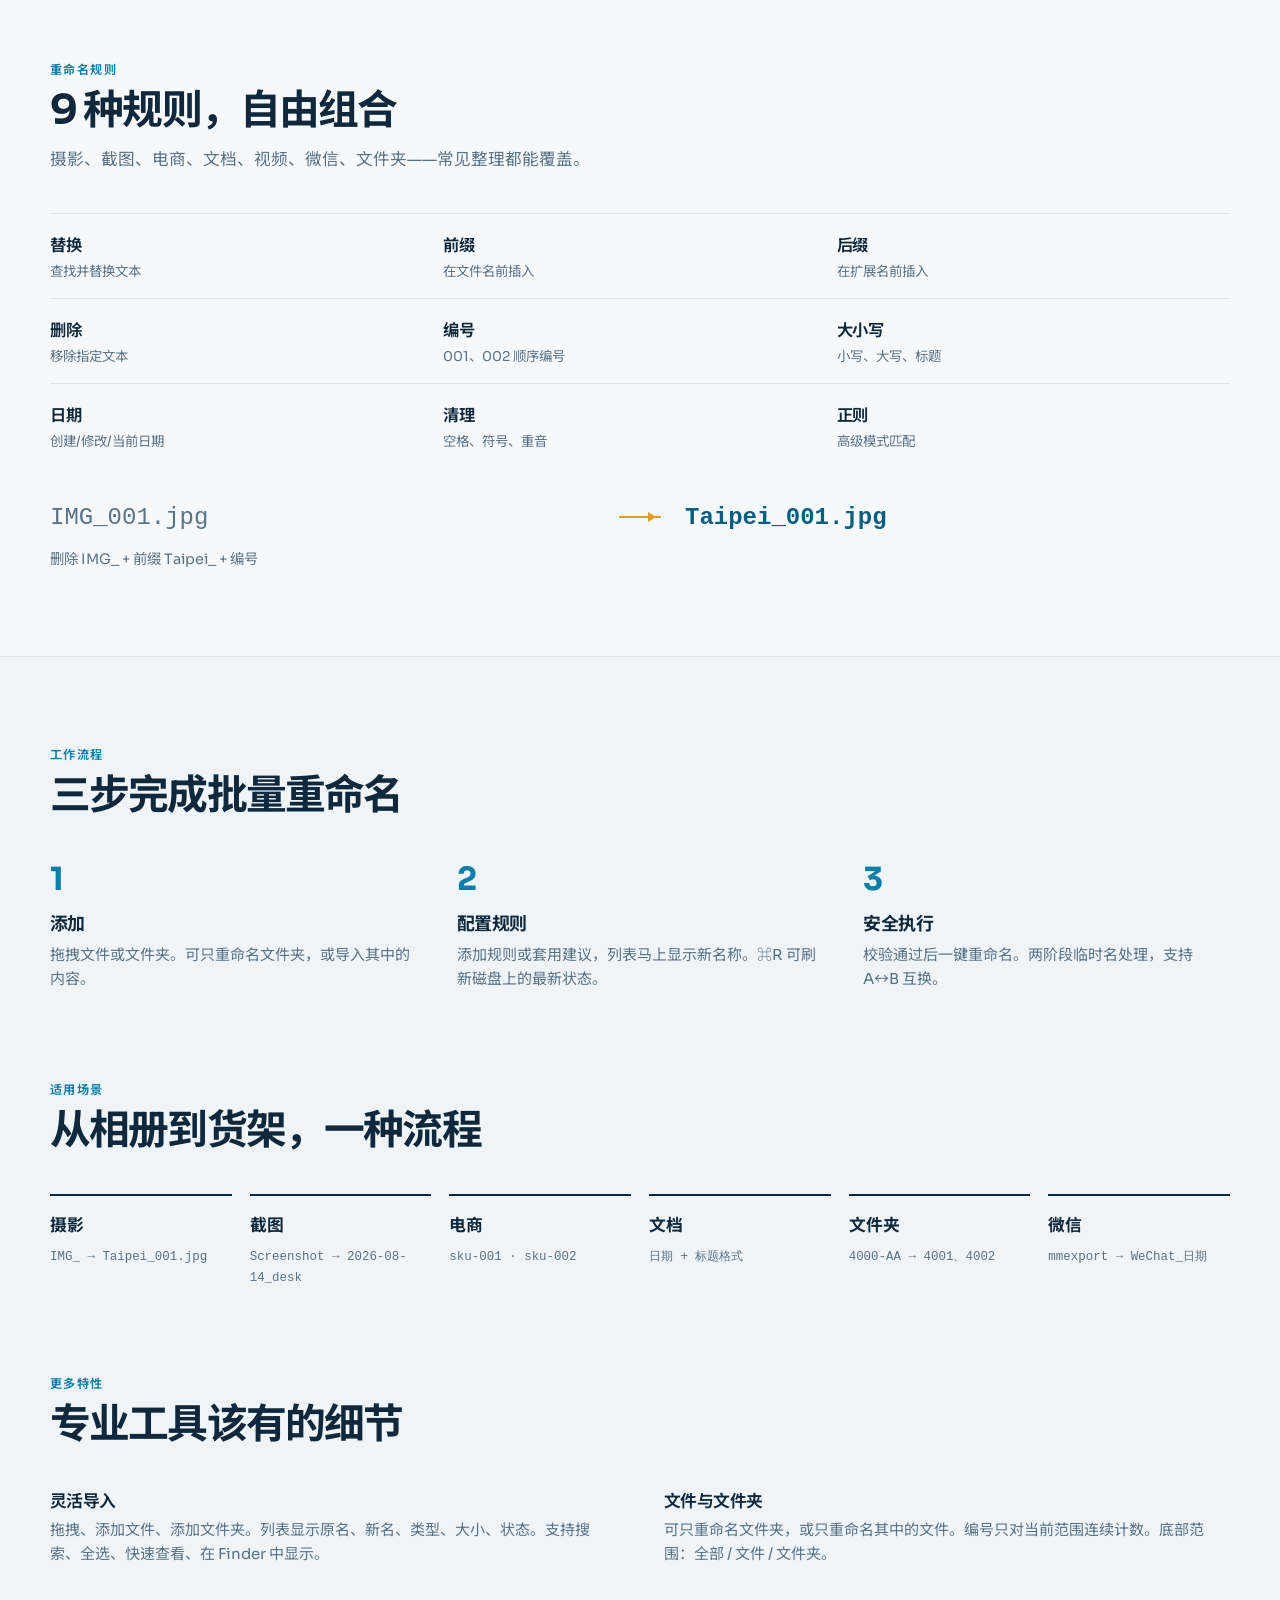
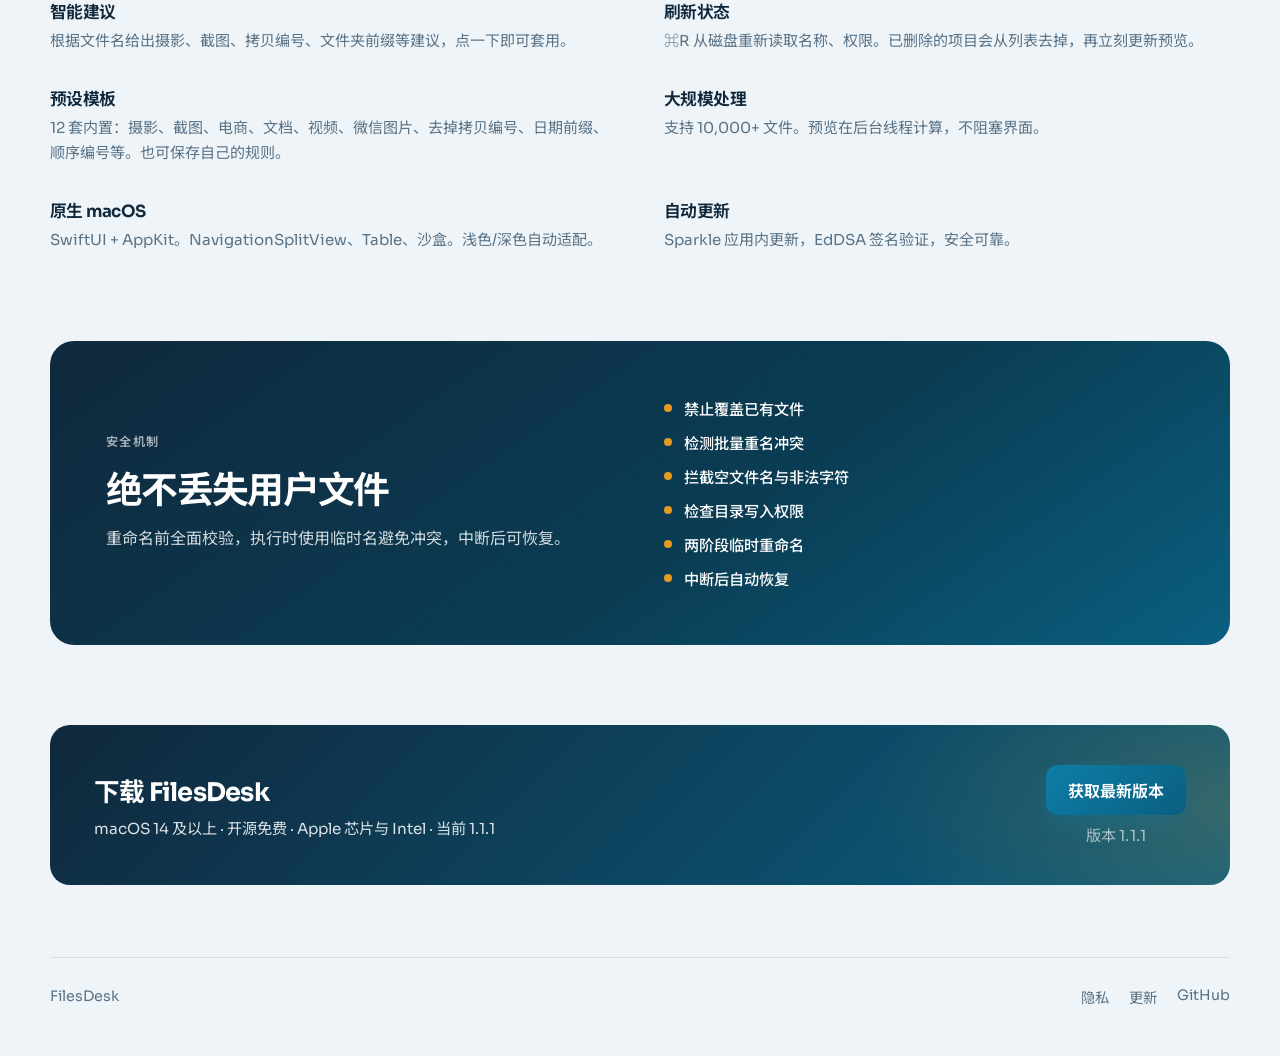
==== commit 891cf191: "Update the website copy for 1.1.1 features. Cover live preview, smart suggestions, scoped folder num" ====
--- a/docs/index.html
+++ b/docs/index.html
@@ -13,7 +13,7 @@
   <link rel="preconnect" href="https://fonts.googleapis.com">
   <link rel="preconnect" href="https://fonts.gstatic.com" crossorigin>
   <link href="https://fonts.googleapis.com/css2?family=Sora:wght@400;500;600;700&family=Noto+Sans+SC:wght@400;500;600;700&display=swap" rel="stylesheet">
-  <link rel="stylesheet" href="./styles.css?v=7">
+  <link rel="stylesheet" href="./styles.css?v=9">
 </head>
 <body data-page="home" data-current-app="filesdesk">
   <div class="atmosphere" aria-hidden="true"></div>
@@ -48,7 +48,7 @@
       <div class="wrap hero-copy">
         <h1>FilesDesk</h1>
         <p class="lede" data-i18n="home.lede">一次重命名上千个文件</p>
-        <p class="sub" data-i18n="home.sub">拖拽导入文件或文件夹，组合 9 种规则，实时预览后再写入。原生 Mac 工具，绝不覆盖已有文件。</p>
+        <p class="sub" data-i18n="home.sub">拖拽导入文件或文件夹，组合 9 种规则，输入即预览。智能建议、12 套预设、文件夹编号。原生 Mac 工具，绝不覆盖已有文件。</p>
         <div class="cta-row">
           <div class="cta-download">
             <a class="button" data-download href="https://github.com/linux503/FilesDesk/releases" data-i18n="home.cta">下载 Mac 版</a>
@@ -72,22 +72,22 @@
               <div class="nav-item"><span class="nav-ico"></span><span data-i18n="mock.settings">设置</span></div>
             </aside>
             <div class="files">
-              <div class="row"><span class="kind">文件夹</span><span class="old">旅行</span><span class="new">Taipei_旅行</span></div>
-              <div class="row"><span class="kind">JPG</span><span class="old">IMG_001.jpg</span><span class="new">Taipei_001.jpg</span></div>
-              <div class="row"><span class="kind">JPG</span><span class="old">IMG_002.jpg</span><span class="new">Taipei_002.jpg</span></div>
-              <div class="row"><span class="kind">JPG</span><span class="old">IMG_003.jpg</span><span class="new">Taipei_003.jpg</span></div>
-              <div class="row"><span class="kind">JPG</span><span class="old">IMG_004.jpg</span><span class="new">Taipei_004.jpg</span></div>
+              <div class="row"><span class="kind">文件夹</span><span class="old">4000-AA-1 (16)</span><span class="new">4001-AA-1 (16)</span></div>
+              <div class="row"><span class="kind">文件夹</span><span class="old">4000-AA-1 (219)</span><span class="new">4002-AA-1 (219)</span></div>
+              <div class="row"><span class="kind">JPG</span><span class="old">1.jpg</span><span class="new">1.jpg</span></div>
+              <div class="row"><span class="kind">JPG</span><span class="old">2.jpg</span><span class="new">2.jpg</span></div>
+              <div class="row"><span class="kind">TXT</span><span class="old">data.txt</span><span class="new">data.txt</span></div>
             </div>
             <aside class="rules">
-              <div class="nav-item"><span data-i18n="mock.remove">删除 IMG_</span></div>
-              <div class="nav-item active"><span data-i18n="mock.prefix">前缀 Taipei_</span></div>
-              <div class="nav-item"><span data-i18n="mock.numbering">编号</span></div>
+              <div class="nav-item hint" data-i18n="mock.suggest">建议：去掉拷贝编号</div>
+              <div class="nav-item" data-i18n="mock.remove">删除 4000</div>
+              <div class="nav-item active" data-i18n="mock.numbering">编号 4001</div>
             </aside>
           </div>
           <div class="app-foot">
-            <span data-i18n="mock.files">128 个项目</span>
+            <span data-i18n="mock.files">61 个项目</span>
             <span class="status" data-i18n="mock.ready">就绪</span>
-            <button class="rename-btn" type="button" data-i18n="mock.renameBtn">重命名 128</button>
+            <button class="rename-btn" type="button" data-i18n="mock.renameBtn">重命名 13</button>
           </div>
         </div>
       </div>
@@ -97,8 +97,8 @@
 
     <section class="wrap proof">
       <div><strong data-i18n="home.statRules">9</strong><span data-i18n="home.statRulesLabel">种规则</span></div>
-      <div><strong data-i18n="home.statFiles">10K+</strong><span data-i18n="home.statFilesLabel">文件规模</span></div>
-      <div><strong data-i18n="home.statFolders">文件夹</strong><span data-i18n="home.statFoldersLabel">也可重命名</span></div>
+      <div><strong data-i18n="home.statFiles">12</strong><span data-i18n="home.statFilesLabel">套预设</span></div>
+      <div><strong data-i18n="home.statFolders">文件夹</strong><span data-i18n="home.statFoldersLabel">也可连续编号</span></div>
       <div><strong data-i18n="home.statSafe">0</strong><span data-i18n="home.statSafeLabel">覆盖已有文件</span></div>
     </section>
 
@@ -112,12 +112,12 @@
         <article>
           <span class="idx">01</span>
           <h3 data-i18n="home.pillar1Title">实时预览</h3>
-          <p data-i18n="home.pillar1Desc">规则一改，新文件名立刻更新。预览阶段不写磁盘，无需点击生成。</p>
+          <p data-i18n="home.pillar1Desc">规则一边输入，新名称一边更新。预览不写磁盘，不必点生成。</p>
         </article>
         <article>
           <span class="idx">02</span>
-          <h3 data-i18n="home.pillar2Title">规则组合</h3>
-          <p data-i18n="home.pillar2Desc">9 种规则可叠加、排序、启用/禁用。前缀 + 编号 + 日期，一次配好。</p>
+          <h3 data-i18n="home.pillar2Title">智能建议</h3>
+          <p data-i18n="home.pillar2Desc">识别相机文件、截图、拷贝编号和所在文件夹，一键套用规则。</p>
         </article>
         <article>
           <span class="idx">03</span>
@@ -137,7 +137,7 @@
         <div class="section-head">
           <span class="eyebrow" data-i18n="home.rulesEyebrow">重命名规则</span>
           <h2 data-i18n="home.rulesTitle">9 种规则，自由组合</h2>
-          <p class="section-lead" data-i18n="home.rulesLead">摄影、截图、电商 SKU、文档、文件夹——常见整理场景都能覆盖。</p>
+          <p class="section-lead" data-i18n="home.rulesLead">摄影、截图、电商、文档、视频、微信、文件夹——常见整理都能覆盖。</p>
         </div>
         <div class="rules-grid">
           <div class="rule-chip"><span class="rule-name" data-i18n="home.ruleReplace">替换</span><span class="rule-desc" data-i18n="home.ruleReplaceDesc">查找并替换文本</span></div>
@@ -173,7 +173,7 @@
         <article>
           <div class="flow-num">2</div>
           <h3 data-i18n="home.flow2Title">配置规则</h3>
-          <p data-i18n="home.flow2Desc">在右侧面板添加规则，列表实时显示新名称与状态。</p>
+          <p data-i18n="home.flow2Desc">添加规则或套用建议，列表马上显示新名称。⌘R 可刷新磁盘上的最新状态。</p>
         </article>
         <article>
           <div class="flow-num">3</div>
@@ -193,7 +193,8 @@
         <div><strong data-i18n="home.scene2">截图</strong><span>Screenshot → 2026-08-14_desk</span></div>
         <div><strong data-i18n="home.scene3">电商</strong><span>sku-001 · sku-002</span></div>
         <div><strong data-i18n="home.scene4">文档</strong><span>日期 + 标题格式</span></div>
-        <div><strong data-i18n="home.scene5">文件夹</strong><span>旅行 → Taipei_旅行</span></div>
+        <div><strong data-i18n="home.scene5">文件夹</strong><span>4000-AA → 4001、4002</span></div>
+        <div><strong data-i18n="home.scene6">微信</strong><span>mmexport → WeChat_日期</span></div>
       </div>
     </section>
 
@@ -209,11 +210,19 @@
         </div>
         <div>
           <dt data-i18n="home.bentoFolderTitle">文件与文件夹</dt>
-          <dd data-i18n="home.bentoFolderDesc">可只重命名文件夹，或只重命名其中的文件。底部范围切换：全部 / 文件 / 文件夹。</dd>
+          <dd data-i18n="home.bentoFolderDesc">可只重命名文件夹，或只重命名其中的文件。编号只对当前范围连续计数。底部范围：全部 / 文件 / 文件夹。</dd>
+        </div>
+        <div>
+          <dt data-i18n="home.bentoSmartTitle">智能建议</dt>
+          <dd data-i18n="home.bentoSmartDesc">根据文件名给出摄影、截图、拷贝编号、文件夹前缀等建议，点一下即可套用。</dd>
+        </div>
+        <div>
+          <dt data-i18n="home.bentoRefreshTitle">刷新状态</dt>
+          <dd data-i18n="home.bentoRefreshDesc">⌘R 从磁盘重新读取名称、权限。已删除的项目会从列表去掉，再立刻更新预览。</dd>
         </div>
         <div>
           <dt data-i18n="home.bentoPresetTitle">预设模板</dt>
-          <dd data-i18n="home.bentoPresetDesc">内置摄影、截图、电商、文档模板。也可保存自己的规则组合。</dd>
+          <dd data-i18n="home.bentoPresetDesc">12 套内置：摄影、截图、电商、文档、视频、微信图片、去掉拷贝编号、日期前缀、顺序编号等。也可保存自己的规则。</dd>
         </div>
         <div>
           <dt data-i18n="home.bentoPerfTitle">大规模处理</dt>
@@ -252,7 +261,7 @@
       <div class="download-band">
         <div>
           <h2 data-i18n="home.downloadTitle">下载 FilesDesk</h2>
-          <p data-i18n="home.downloadLead">macOS 14 及以上 · 开源免费 · Apple 芯片与 Intel</p>
+          <p data-i18n="home.downloadLead">macOS 14 及以上 · 开源免费 · Apple 芯片与 Intel · 当前 1.1.1</p>
         </div>
         <div class="cta-download">
           <a class="button" data-download href="./download.html" data-i18n="home.downloadCta">获取最新版本</a>
@@ -271,7 +280,7 @@
     </div>
   </footer>
   <script src="./more-apps.js"></script>
-  <script src="./i18n.js?v=8"></script>
+  <script src="./i18n.js?v=9"></script>
   <script src="./site.js?v=8"></script>
 </body>
 </html>
--- a/docs/styles.css
+++ b/docs/styles.css
@@ -437,6 +437,12 @@
   font-weight: 600;
 }
 
+.nav-item.hint {
+  background: rgba(229, 154, 34, 0.12);
+  color: var(--ink);
+  font-weight: 600;
+}
+
 .nav-item.active .nav-ico { background: var(--accent); }
 
 .row {
@@ -674,7 +680,7 @@
 
 .scene-list {
   display: grid;
-  grid-template-columns: repeat(5, 1fr);
+  grid-template-columns: repeat(6, 1fr);
   gap: 18px;
 }
 
@@ -933,6 +939,10 @@
     border: 0;
     padding: 0 0 8px 12px;
   }
+}
+
+@media (max-width: 1100px) {
+  .scene-list { grid-template-columns: repeat(3, 1fr); }
 }
 
 @media (max-width: 900px) {
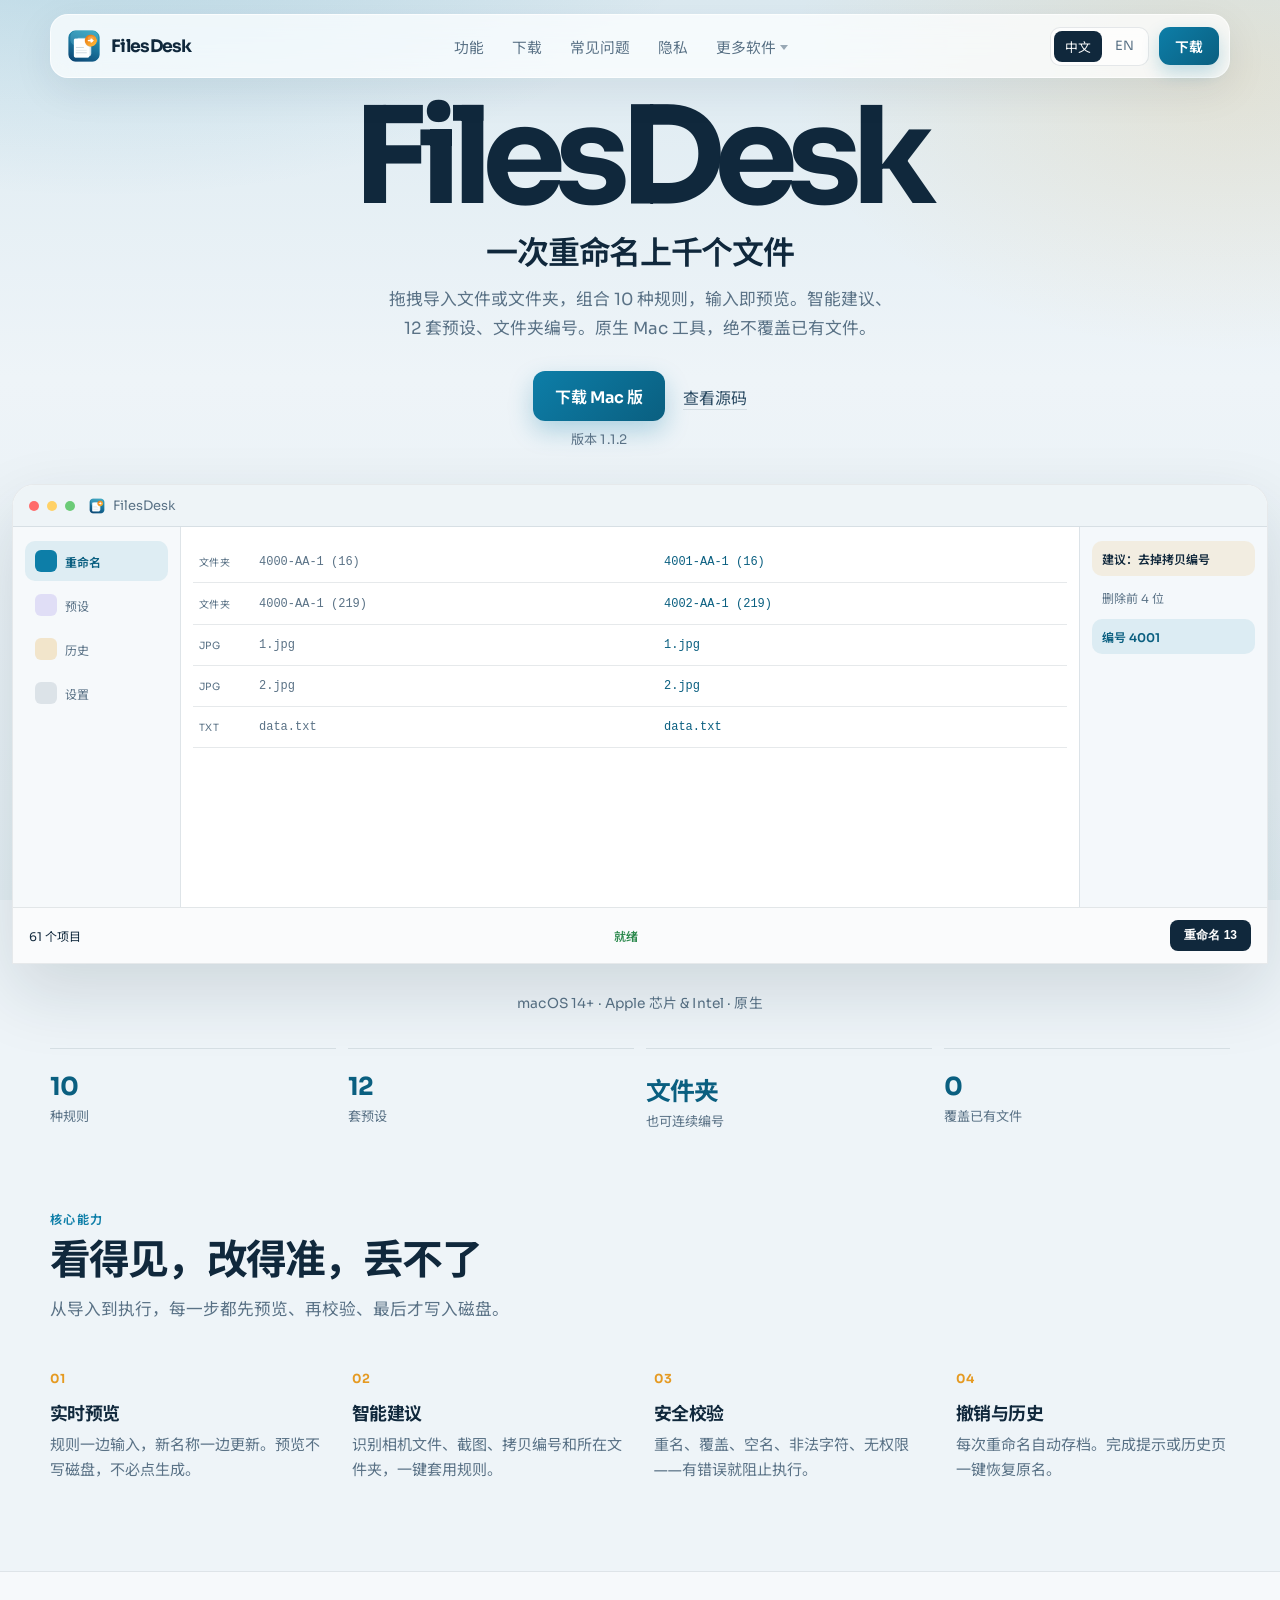
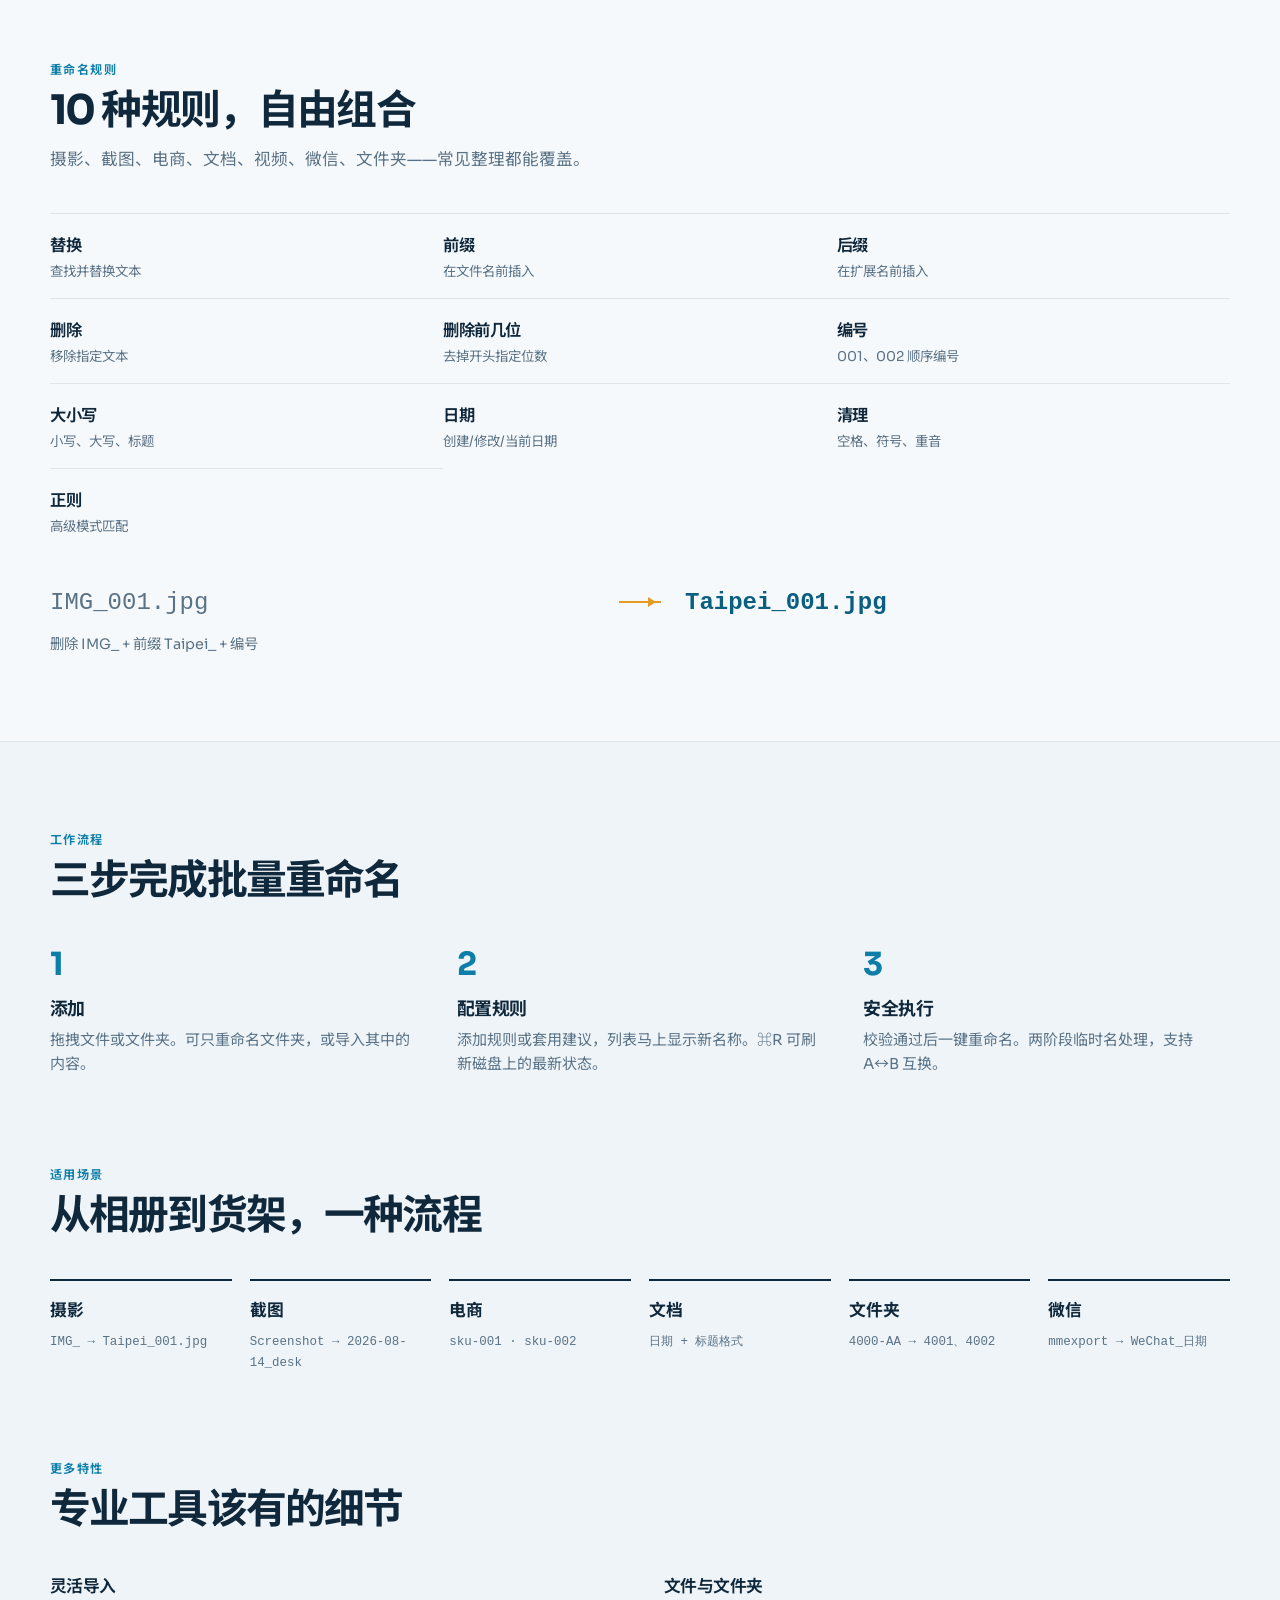
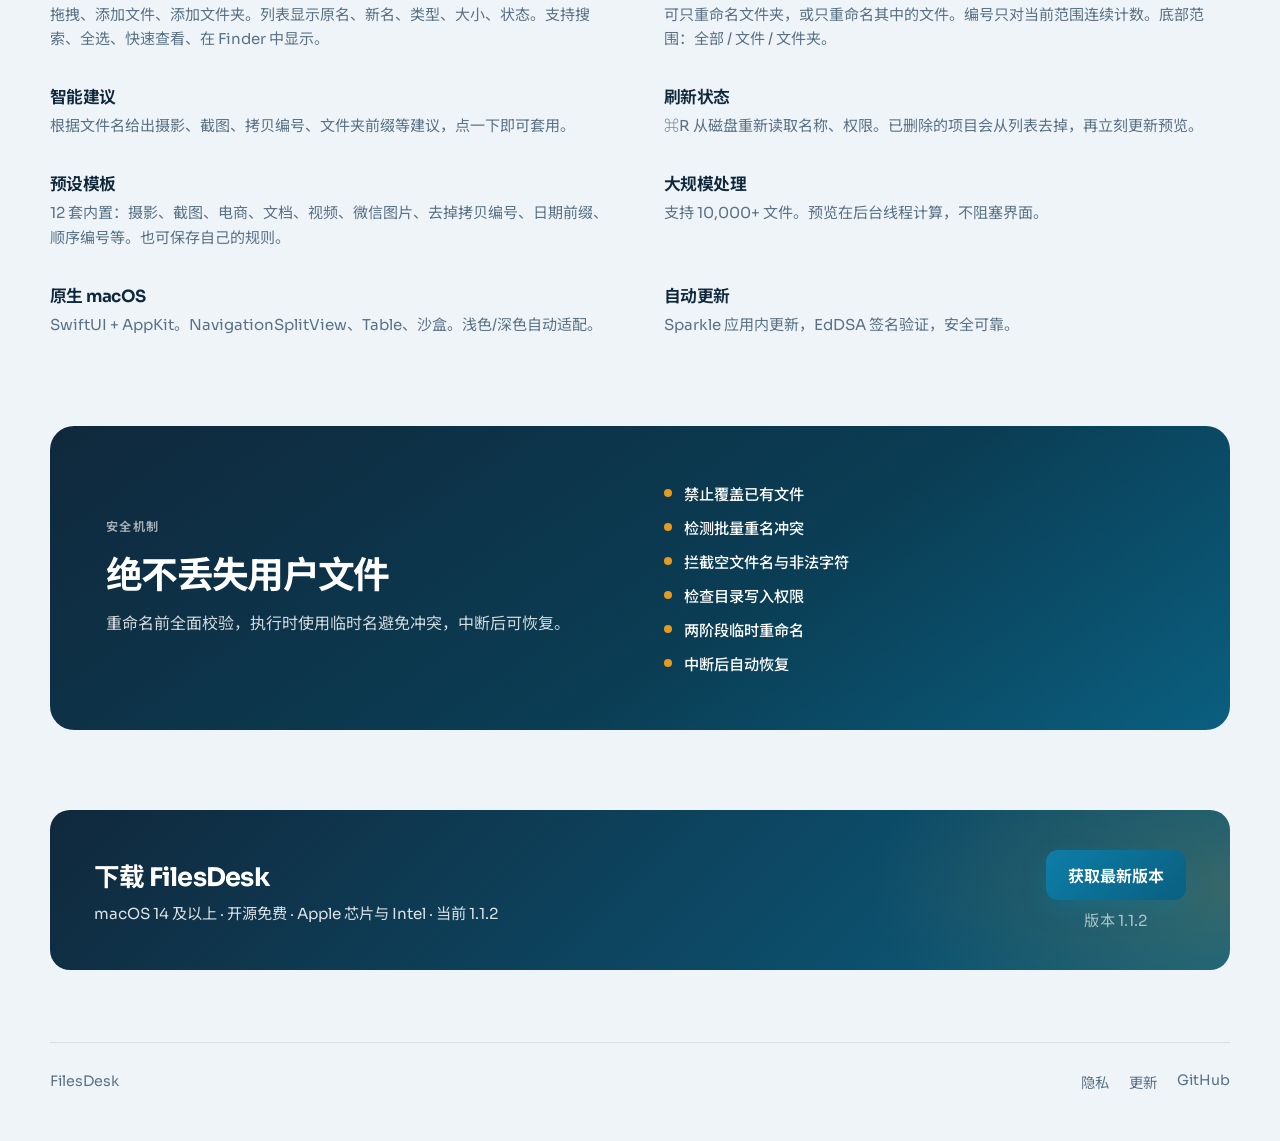
==== commit 03d69ebd: "Add a rule to drop the first N characters from a name. Co-authored-by: Cursor <cursoragent@cursor.co" ====
--- a/docs/index.html
+++ b/docs/index.html
@@ -48,11 +48,11 @@
       <div class="wrap hero-copy">
         <h1>FilesDesk</h1>
         <p class="lede" data-i18n="home.lede">一次重命名上千个文件</p>
-        <p class="sub" data-i18n="home.sub">拖拽导入文件或文件夹，组合 9 种规则，输入即预览。智能建议、12 套预设、文件夹编号。原生 Mac 工具，绝不覆盖已有文件。</p>
+        <p class="sub" data-i18n="home.sub">拖拽导入文件或文件夹，组合 10 种规则，输入即预览。智能建议、12 套预设、文件夹编号。原生 Mac 工具，绝不覆盖已有文件。</p>
         <div class="cta-row">
           <div class="cta-download">
             <a class="button" data-download href="https://github.com/linux503/FilesDesk/releases" data-i18n="home.cta">下载 Mac 版</a>
-            <p class="cta-version"><span data-i18n="home.version">版本</span> <span data-latest-tag>1.1.1</span></p>
+            <p class="cta-version"><span data-i18n="home.version">版本</span> <span data-latest-tag>1.1.2</span></p>
           </div>
           <a class="text-link" href="https://github.com/linux503/FilesDesk" data-i18n="home.source">查看源码</a>
         </div>
@@ -80,7 +80,7 @@
             </div>
             <aside class="rules">
               <div class="nav-item hint" data-i18n="mock.suggest">建议：去掉拷贝编号</div>
-              <div class="nav-item" data-i18n="mock.remove">删除 4000</div>
+              <div class="nav-item" data-i18n="mock.remove">删除前 4 位</div>
               <div class="nav-item active" data-i18n="mock.numbering">编号 4001</div>
             </aside>
           </div>
@@ -96,7 +96,7 @@
     <p class="wrap hero-meta" data-i18n="home.badge">macOS 14+ · Apple 芯片 & Intel · 原生</p>
 
     <section class="wrap proof">
-      <div><strong data-i18n="home.statRules">9</strong><span data-i18n="home.statRulesLabel">种规则</span></div>
+      <div><strong data-i18n="home.statRules">10</strong><span data-i18n="home.statRulesLabel">种规则</span></div>
       <div><strong data-i18n="home.statFiles">12</strong><span data-i18n="home.statFilesLabel">套预设</span></div>
       <div><strong data-i18n="home.statFolders">文件夹</strong><span data-i18n="home.statFoldersLabel">也可连续编号</span></div>
       <div><strong data-i18n="home.statSafe">0</strong><span data-i18n="home.statSafeLabel">覆盖已有文件</span></div>
@@ -136,7 +136,7 @@
       <div class="wrap">
         <div class="section-head">
           <span class="eyebrow" data-i18n="home.rulesEyebrow">重命名规则</span>
-          <h2 data-i18n="home.rulesTitle">9 种规则，自由组合</h2>
+          <h2 data-i18n="home.rulesTitle">10 种规则，自由组合</h2>
           <p class="section-lead" data-i18n="home.rulesLead">摄影、截图、电商、文档、视频、微信、文件夹——常见整理都能覆盖。</p>
         </div>
         <div class="rules-grid">
@@ -144,6 +144,7 @@
           <div class="rule-chip"><span class="rule-name" data-i18n="home.rulePrefix">前缀</span><span class="rule-desc" data-i18n="home.rulePrefixDesc">在文件名前插入</span></div>
           <div class="rule-chip"><span class="rule-name" data-i18n="home.ruleSuffix">后缀</span><span class="rule-desc" data-i18n="home.ruleSuffixDesc">在扩展名前插入</span></div>
           <div class="rule-chip"><span class="rule-name" data-i18n="home.ruleRemove">删除</span><span class="rule-desc" data-i18n="home.ruleRemoveDesc">移除指定文本</span></div>
+          <div class="rule-chip"><span class="rule-name" data-i18n="home.ruleRemoveHead">删除前几位</span><span class="rule-desc" data-i18n="home.ruleRemoveHeadDesc">去掉开头指定位数</span></div>
           <div class="rule-chip"><span class="rule-name" data-i18n="home.ruleNumber">编号</span><span class="rule-desc" data-i18n="home.ruleNumberDesc">001、002 顺序编号</span></div>
           <div class="rule-chip"><span class="rule-name" data-i18n="home.ruleCase">大小写</span><span class="rule-desc" data-i18n="home.ruleCaseDesc">小写、大写、标题</span></div>
           <div class="rule-chip"><span class="rule-name" data-i18n="home.ruleDate">日期</span><span class="rule-desc" data-i18n="home.ruleDateDesc">创建/修改/当前日期</span></div>
@@ -261,11 +262,11 @@
       <div class="download-band">
         <div>
           <h2 data-i18n="home.downloadTitle">下载 FilesDesk</h2>
-          <p data-i18n="home.downloadLead">macOS 14 及以上 · 开源免费 · Apple 芯片与 Intel · 当前 1.1.1</p>
+          <p data-i18n="home.downloadLead">macOS 14 及以上 · 开源免费 · Apple 芯片与 Intel · 当前 1.1.2</p>
         </div>
         <div class="cta-download">
           <a class="button" data-download href="./download.html" data-i18n="home.downloadCta">获取最新版本</a>
-          <p class="cta-version"><span data-i18n="home.version">版本</span> <span data-latest-tag>1.1.1</span></p>
+          <p class="cta-version"><span data-i18n="home.version">版本</span> <span data-latest-tag>1.1.2</span></p>
         </div>
       </div>
     </section>
@@ -280,7 +281,7 @@
     </div>
   </footer>
   <script src="./more-apps.js"></script>
-  <script src="./i18n.js?v=9"></script>
-  <script src="./site.js?v=8"></script>
+  <script src="./i18n.js?v=10"></script>
+  <script src="./site.js?v=9"></script>
 </body>
 </html>
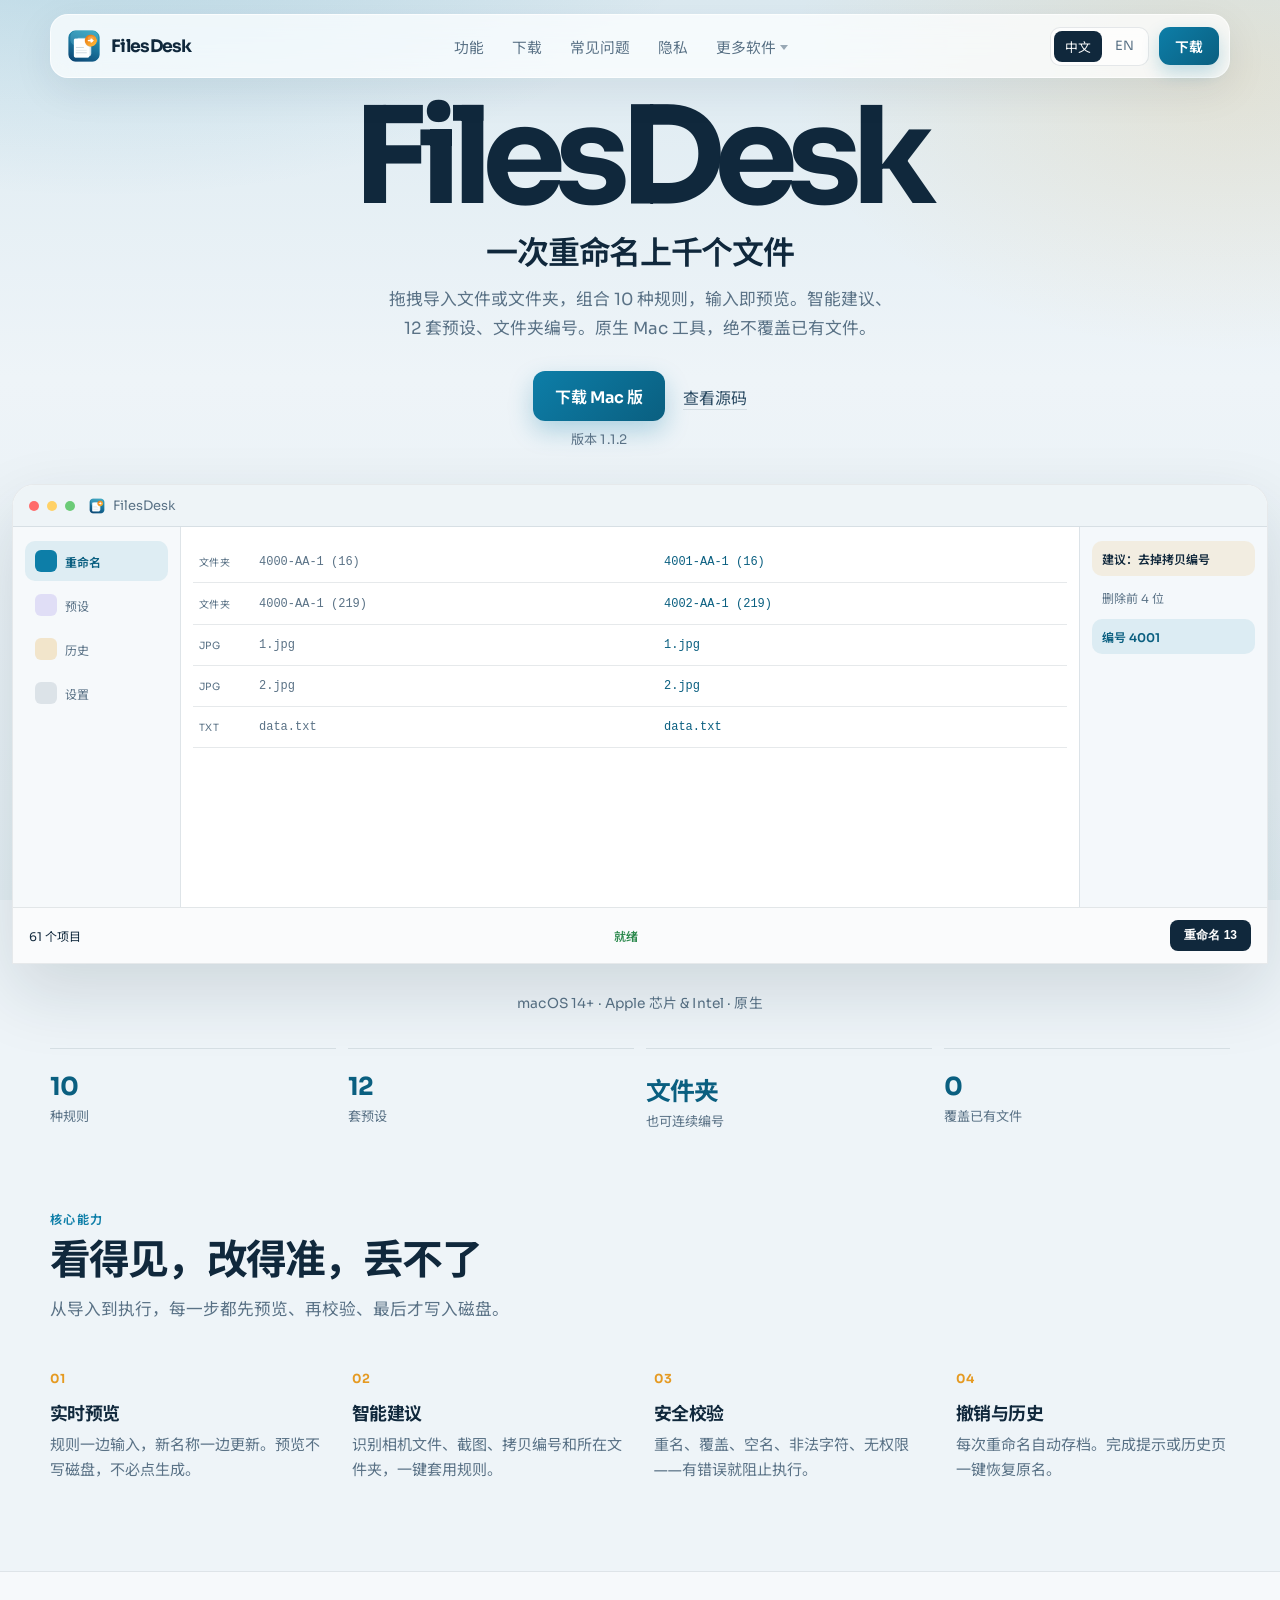
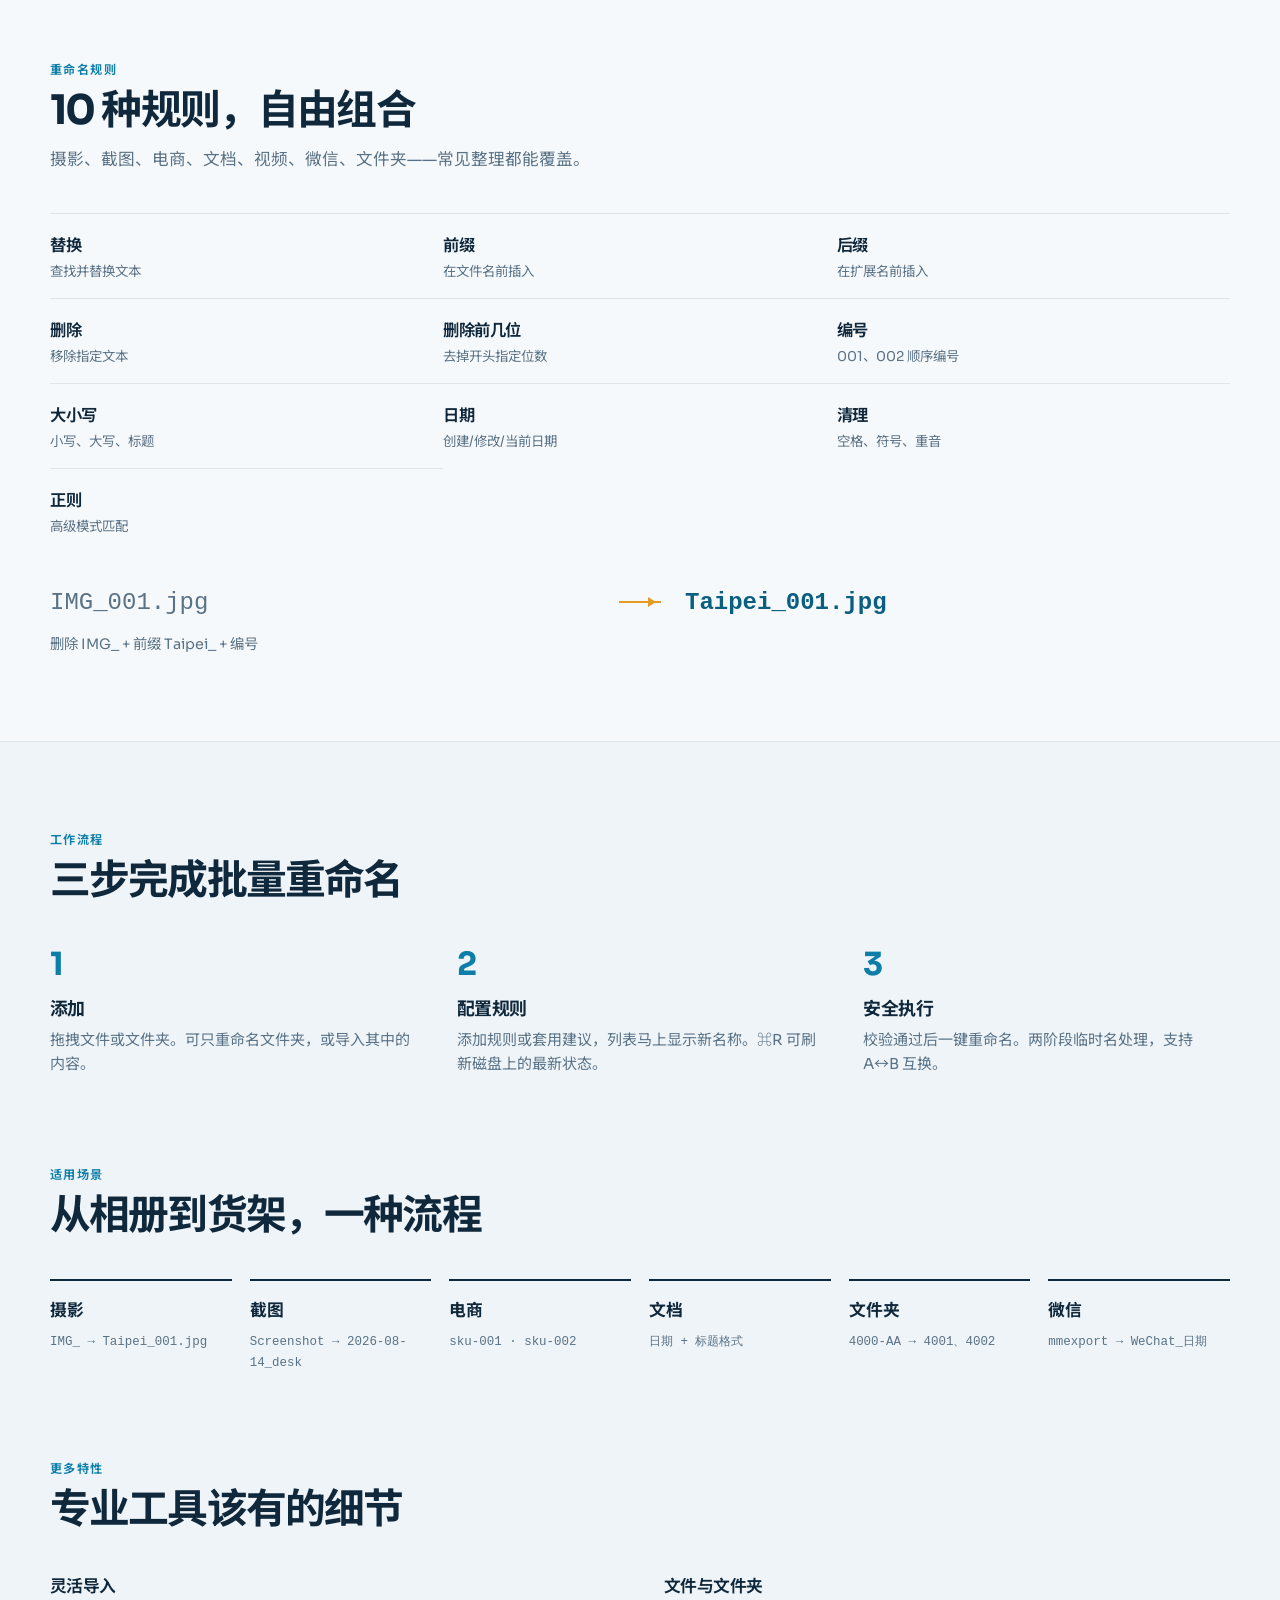
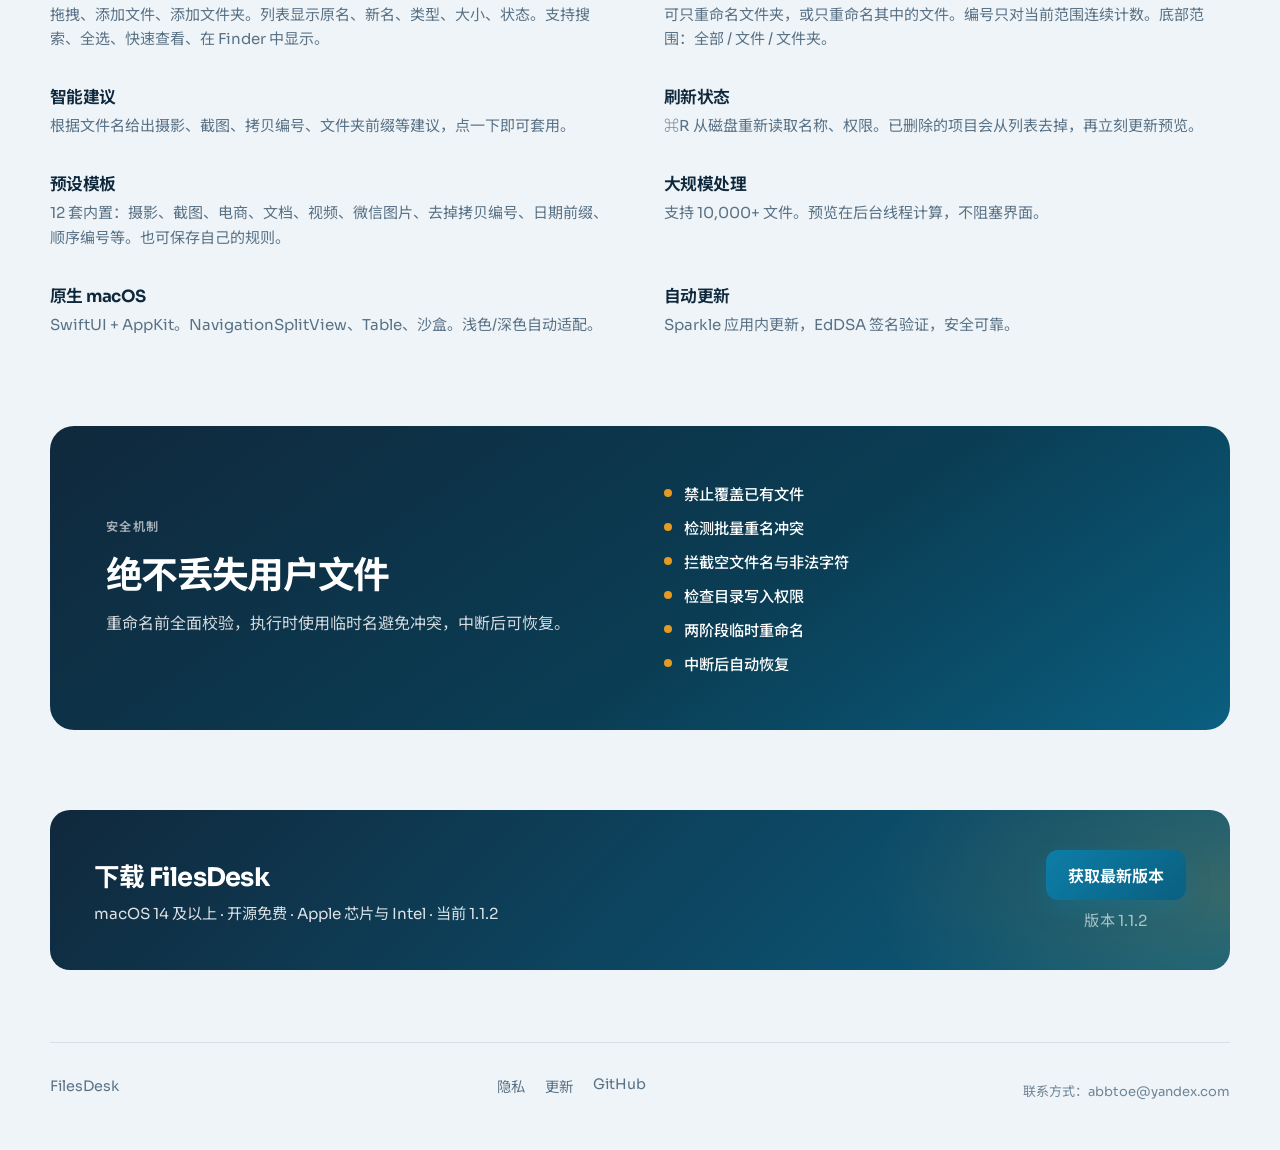
==== commit de8bef86: "Improve search visibility and add a contact email. Add titles, descriptions, sitemap, and a footer c" ====
--- a/docs/index.html
+++ b/docs/index.html
@@ -3,17 +3,50 @@
 <head>
   <meta charset="utf-8">
   <meta name="viewport" content="width=device-width, initial-scale=1">
-  <title>FilesDesk — Mac 智能批量重命名</title>
-  <meta name="description" content="原生 Mac 批量重命名工具。实时预览、规则组合、文件与文件夹、撤销与历史。绝不覆盖已有文件。">
-  <meta property="og:title" content="FilesDesk">
-  <meta property="og:description" content="Mac 智能批量重命名。简单、原生、安全、快速。">
-  <meta property="og:image" content="./assets/og.png?v=4">
+  <meta name="twitter:description" content="FilesDesk 是 Mac 智能批量重命名工具：实时预览、规则组合、文件与文件夹重命名、撤销与历史，绝不覆盖已有文件。" />
+  <meta name="twitter:title" content="FilesDesk — Mac 智能批量重命名工具" />
+  <meta name="twitter:card" content="summary_large_image" />
+  <meta name="twitter:image" content="https://linux503.github.io/FilesDesk/assets/og.png" />
+  <meta property="og:locale" content="zh_CN" />
+  <meta property="og:url" content="https://linux503.github.io/FilesDesk/" />
+  <meta property="og:site_name" content="FilesDesk" />
+  <meta property="og:type" content="website" />
+  <meta name="author" content="linux503" />
+  <meta name="robots" content="index, follow, max-image-preview:large, max-snippet:-1" />
+  <meta name="keywords" content="FilesDesk,批量重命名,Mac重命名,文件重命名,批量改名,智能重命名,macOS" />
+  <title>FilesDesk — Mac 智能批量重命名工具</title>
+  <meta name="description" content="FilesDesk 是 Mac 智能批量重命名工具：实时预览、规则组合、文件与文件夹重命名、撤销与历史，绝不覆盖已有文件。" />
+  <meta property="og:title" content="FilesDesk — Mac 智能批量重命名工具" />
+  <meta property="og:description" content="FilesDesk 是 Mac 智能批量重命名工具：实时预览、规则组合、文件与文件夹重命名、撤销与历史，绝不覆盖已有文件。" />
+  <meta property="og:image" content="https://linux503.github.io/FilesDesk/assets/og.png" />
   <link rel="icon" type="image/png" href="./assets/favicon-32.png?v=4">
   <link rel="apple-touch-icon" href="./assets/apple-touch-180.png?v=4">
   <link rel="preconnect" href="https://fonts.googleapis.com">
   <link rel="preconnect" href="https://fonts.gstatic.com" crossorigin>
   <link href="https://fonts.googleapis.com/css2?family=Sora:wght@400;500;600;700&family=Noto+Sans+SC:wght@400;500;600;700&display=swap" rel="stylesheet">
   <link rel="stylesheet" href="./styles.css?v=9">
+  <link rel="canonical" href="https://linux503.github.io/FilesDesk/" />
+  <script type="application/ld+json">
+{
+  "@context": "https://schema.org",
+  "@type": "SoftwareApplication",
+  "name": "FilesDesk",
+  "applicationCategory": "UtilitiesApplication",
+  "operatingSystem": "macOS",
+  "url": "https://linux503.github.io/FilesDesk/",
+  "description": "FilesDesk 是 Mac 智能批量重命名工具：实时预览、规则组合、文件与文件夹重命名、撤销与历史，绝不覆盖已有文件。",
+  "author": {
+    "@type": "Person",
+    "name": "linux503",
+    "email": "abbtoe@yandex.com"
+  },
+  "offers": {
+    "@type": "Offer",
+    "price": "0",
+    "priceCurrency": "USD"
+  }
+}
+  </script>
 </head>
 <body data-page="home" data-current-app="filesdesk">
   <div class="atmosphere" aria-hidden="true"></div>
@@ -35,7 +68,7 @@
           <button type="button" data-lang-btn="zh" class="active">中文</button>
           <button type="button" data-lang-btn="en">EN</button>
         </div>
-        <a class="nav-cta" data-download href="https://github.com/linux503/FilesDesk/releases" data-i18n="nav.download">下载</a>
+        <a class="nav-cta" data-download href="./FilesDesk.dmg" download="FilesDesk.dmg" data-i18n="nav.download">下载</a>
         <button class="nav-toggle" type="button" aria-expanded="false" aria-controls="site-nav" data-i18n-aria="nav.menu">
           <span></span><span></span>
         </button>
@@ -51,7 +84,7 @@
         <p class="sub" data-i18n="home.sub">拖拽导入文件或文件夹，组合 10 种规则，输入即预览。智能建议、12 套预设、文件夹编号。原生 Mac 工具，绝不覆盖已有文件。</p>
         <div class="cta-row">
           <div class="cta-download">
-            <a class="button" data-download href="https://github.com/linux503/FilesDesk/releases" data-i18n="home.cta">下载 Mac 版</a>
+            <a class="button" data-download href="./FilesDesk.dmg" download="FilesDesk.dmg" data-i18n="home.cta">下载 Mac 版</a>
             <p class="cta-version"><span data-i18n="home.version">版本</span> <span data-latest-tag>1.1.2</span></p>
           </div>
           <a class="text-link" href="https://github.com/linux503/FilesDesk" data-i18n="home.source">查看源码</a>
@@ -265,7 +298,7 @@
           <p data-i18n="home.downloadLead">macOS 14 及以上 · 开源免费 · Apple 芯片与 Intel · 当前 1.1.2</p>
         </div>
         <div class="cta-download">
-          <a class="button" data-download href="./download.html" data-i18n="home.downloadCta">获取最新版本</a>
+          <a class="button" data-download href="./FilesDesk.dmg" download="FilesDesk.dmg" data-i18n="home.downloadCta">获取最新版本</a>
           <p class="cta-version"><span data-i18n="home.version">版本</span> <span data-latest-tag>1.1.2</span></p>
         </div>
       </div>
@@ -279,9 +312,11 @@
       <a href="./changelog.html" data-i18n="footer.changelog">更新</a>
       <a href="https://github.com/linux503/FilesDesk" data-i18n="footer.github">GitHub</a>
     </div>
-  </footer>
+  
+      <p class="seo-contact" style="margin:.7rem 0 0;font-size:13px;line-height:1.5;opacity:.85">联系方式：<a href="mailto:abbtoe@yandex.com">abbtoe@yandex.com</a></p>
+</footer>
   <script src="./more-apps.js"></script>
-  <script src="./i18n.js?v=10"></script>
-  <script src="./site.js?v=9"></script>
+  <script src="./i18n.js?v=11"></script>
+  <script src="./site.js?v=10"></script>
 </body>
 </html>
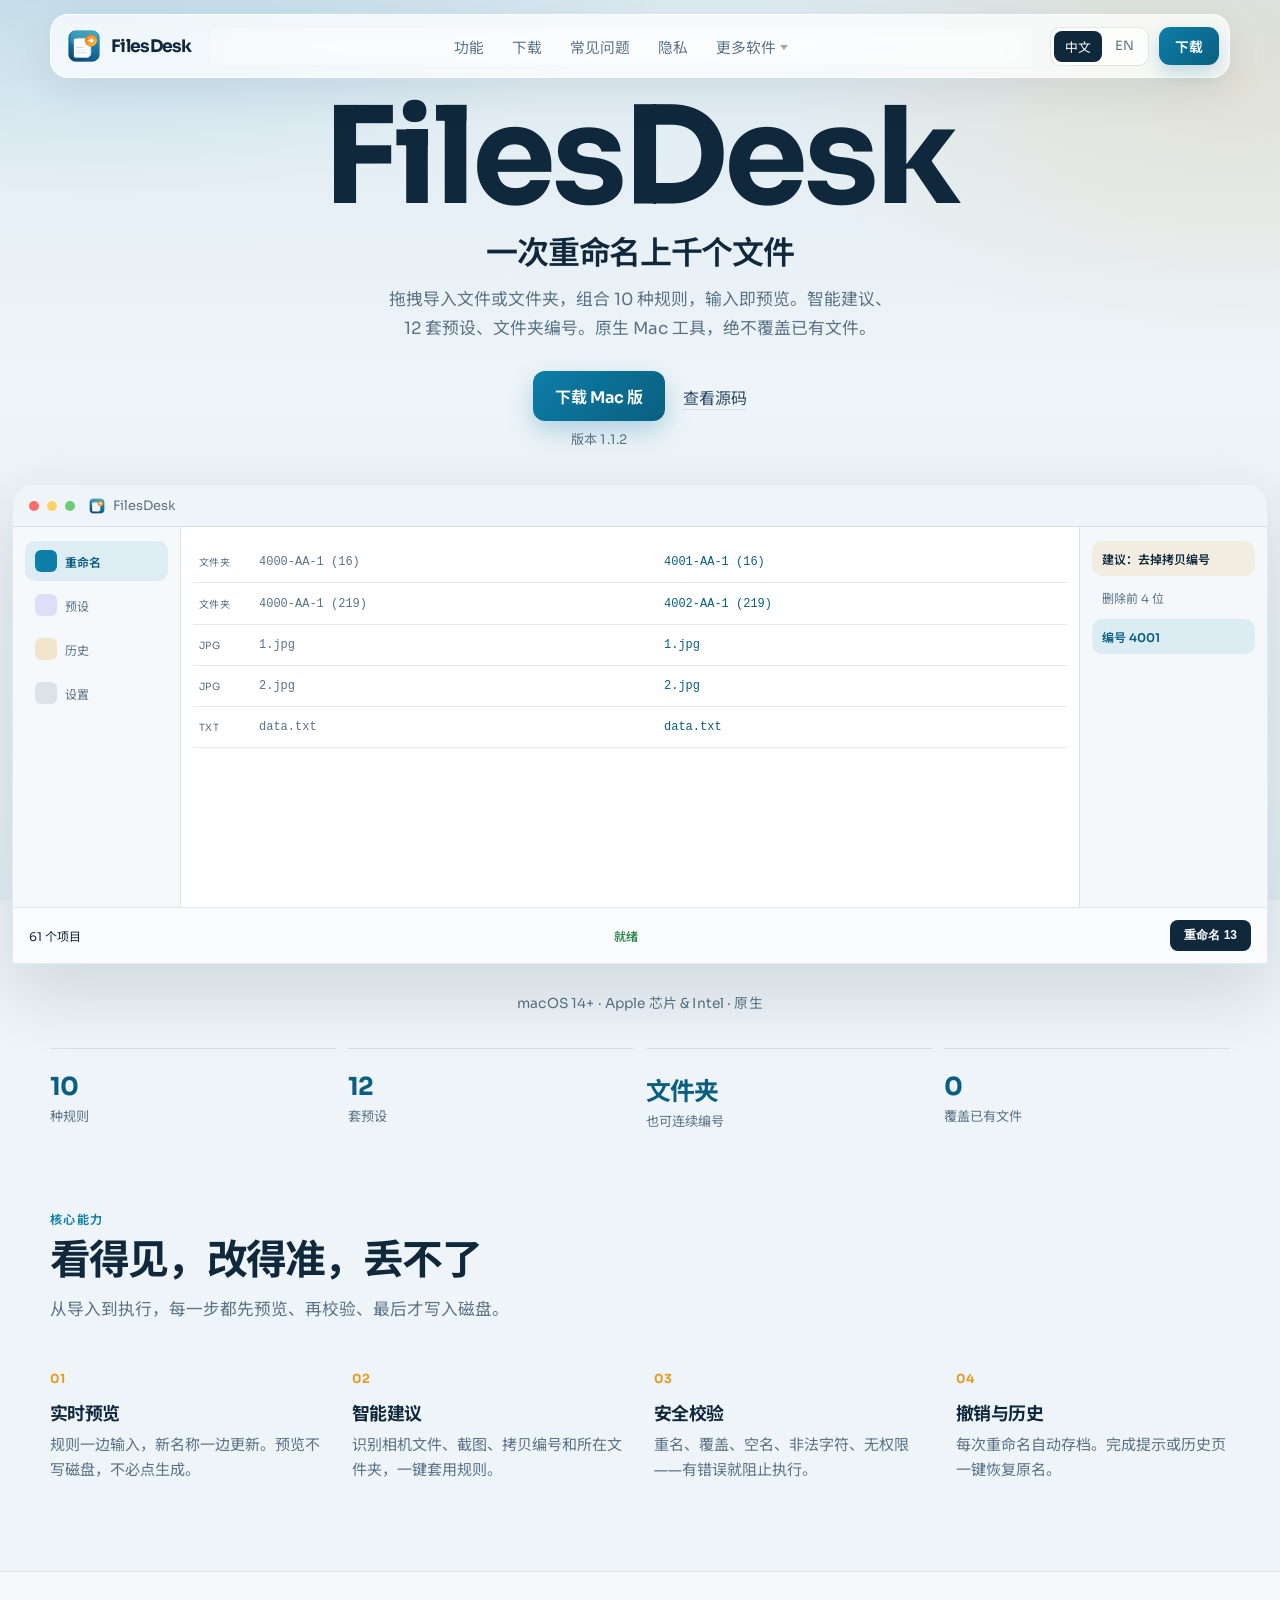
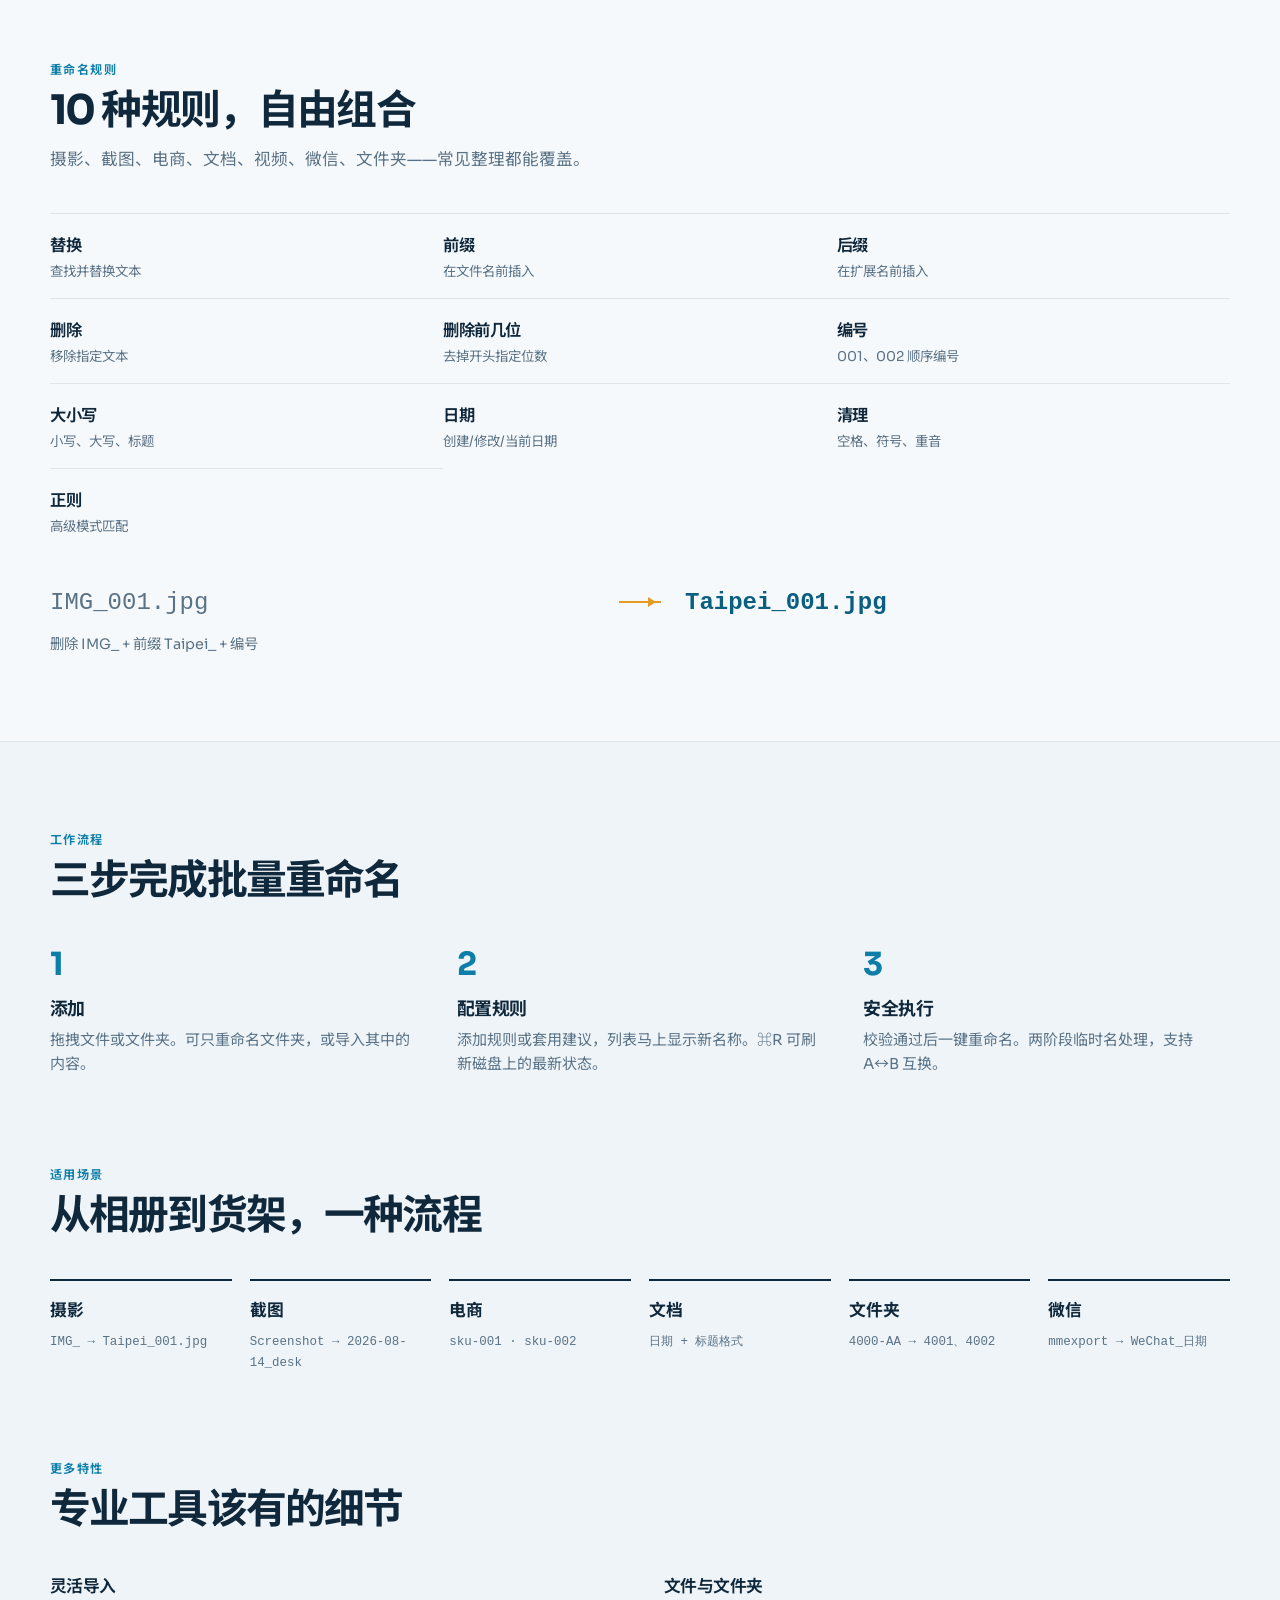
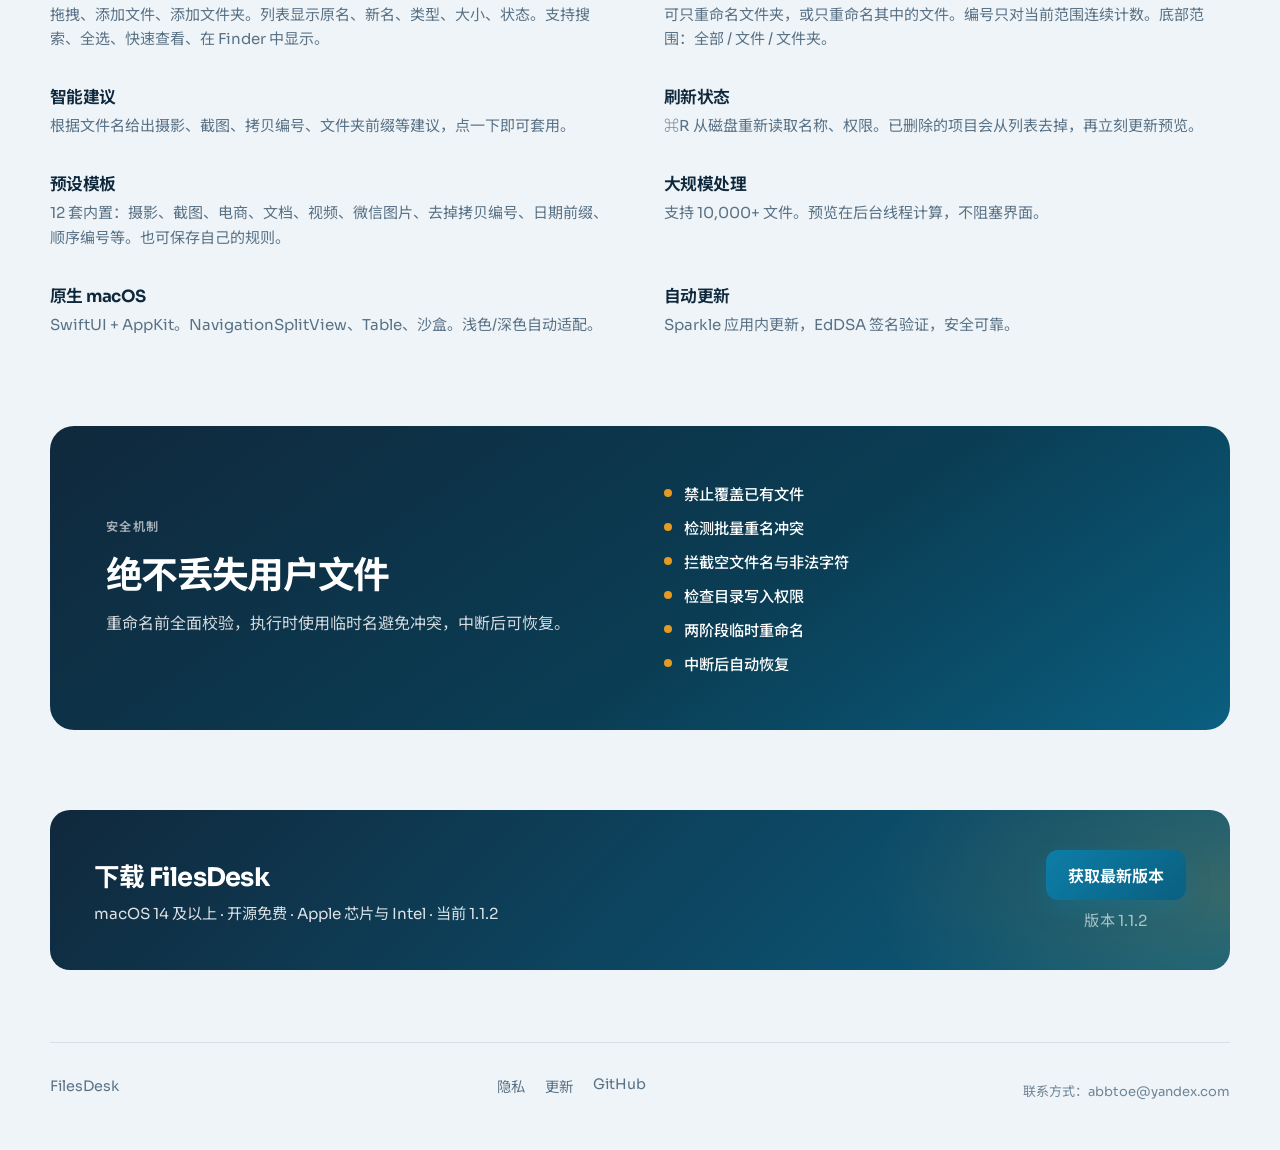
==== commit ce0972c4: "Use homepage screenshots for social previews and tighten SEO titles. Each product page now describes" ====
--- a/docs/index.html
+++ b/docs/index.html
@@ -3,22 +3,22 @@
 <head>
   <meta charset="utf-8">
   <meta name="viewport" content="width=device-width, initial-scale=1">
-  <meta name="twitter:description" content="FilesDesk 是 Mac 智能批量重命名工具：实时预览、规则组合、文件与文件夹重命名、撤销与历史，绝不覆盖已有文件。" />
-  <meta name="twitter:title" content="FilesDesk — Mac 智能批量重命名工具" />
+  <meta name="twitter:description" content="FilesDesk 是 Mac 智能批量重命名工具。改名前可实时预览，支持规则组合、文件和文件夹、撤销与历史，并且不会覆盖已有文件。" />
+  <meta name="twitter:title" content="FilesDesk — Mac 智能批量重命名工具｜预览、规则、撤销" />
   <meta name="twitter:card" content="summary_large_image" />
-  <meta name="twitter:image" content="https://linux503.github.io/FilesDesk/assets/og.png" />
+  <meta name="twitter:image" content="https://linux503.github.io/FilesDesk/og-home.jpg" />
   <meta property="og:locale" content="zh_CN" />
   <meta property="og:url" content="https://linux503.github.io/FilesDesk/" />
   <meta property="og:site_name" content="FilesDesk" />
   <meta property="og:type" content="website" />
   <meta name="author" content="linux503" />
-  <meta name="robots" content="index, follow, max-image-preview:large, max-snippet:-1" />
-  <meta name="keywords" content="FilesDesk,批量重命名,Mac重命名,文件重命名,批量改名,智能重命名,macOS" />
-  <title>FilesDesk — Mac 智能批量重命名工具</title>
-  <meta name="description" content="FilesDesk 是 Mac 智能批量重命名工具：实时预览、规则组合、文件与文件夹重命名、撤销与历史，绝不覆盖已有文件。" />
-  <meta property="og:title" content="FilesDesk — Mac 智能批量重命名工具" />
-  <meta property="og:description" content="FilesDesk 是 Mac 智能批量重命名工具：实时预览、规则组合、文件与文件夹重命名、撤销与历史，绝不覆盖已有文件。" />
-  <meta property="og:image" content="https://linux503.github.io/FilesDesk/assets/og.png" />
+  <meta name="robots" content="index, follow, max-image-preview:large, max-snippet:-1, max-video-preview:-1" />
+  <meta name="keywords" content="FilesDesk,批量重命名,Mac重命名,文件重命名,批量改名,智能重命名,文件夹重命名,macOS" />
+  <title>FilesDesk — Mac 智能批量重命名工具｜预览、规则、撤销</title>
+  <meta name="description" content="FilesDesk 是 Mac 智能批量重命名工具。改名前可实时预览，支持规则组合、文件和文件夹、撤销与历史，并且不会覆盖已有文件。" />
+  <meta property="og:title" content="FilesDesk — Mac 智能批量重命名工具｜预览、规则、撤销" />
+  <meta property="og:description" content="FilesDesk 是 Mac 智能批量重命名工具。改名前可实时预览，支持规则组合、文件和文件夹、撤销与历史，并且不会覆盖已有文件。" />
+  <meta property="og:image" content="https://linux503.github.io/FilesDesk/og-home.jpg" />
   <link rel="icon" type="image/png" href="./assets/favicon-32.png?v=4">
   <link rel="apple-touch-icon" href="./assets/apple-touch-180.png?v=4">
   <link rel="preconnect" href="https://fonts.googleapis.com">
@@ -26,15 +26,30 @@
   <link href="https://fonts.googleapis.com/css2?family=Sora:wght@400;500;600;700&family=Noto+Sans+SC:wght@400;500;600;700&display=swap" rel="stylesheet">
   <link rel="stylesheet" href="./styles.css?v=9">
   <link rel="canonical" href="https://linux503.github.io/FilesDesk/" />
-  <script type="application/ld+json">
+  <meta name="twitter:image:alt" content="FilesDesk 官网首页：Mac 智能批量重命名" />
+  <meta property="og:image:secure_url" content="https://linux503.github.io/FilesDesk/og-home.jpg" />
+  <meta property="og:image:type" content="image/jpeg" />
+  <meta property="og:image:width" content="1200" />
+  <meta property="og:image:height" content="630" />
+  <meta property="og:image:alt" content="FilesDesk 官网首页：Mac 智能批量重命名" />
+  <link rel="image_src" href="https://linux503.github.io/FilesDesk/og-home.jpg" />
+  <script type="application/ld+json" id="seo-app">
 {
   "@context": "https://schema.org",
   "@type": "SoftwareApplication",
   "name": "FilesDesk",
+  "operatingSystem": "macOS",
   "applicationCategory": "UtilitiesApplication",
-  "operatingSystem": "macOS",
   "url": "https://linux503.github.io/FilesDesk/",
-  "description": "FilesDesk 是 Mac 智能批量重命名工具：实时预览、规则组合、文件与文件夹重命名、撤销与历史，绝不覆盖已有文件。",
+  "description": "FilesDesk 是 Mac 智能批量重命名工具。改名前可实时预览，支持规则组合、文件和文件夹、撤销与历史，并且不会覆盖已有文件。",
+  "image": "https://linux503.github.io/FilesDesk/og-home.jpg",
+  "screenshot": "https://linux503.github.io/FilesDesk/og-home.jpg",
+  "featureList": [
+    "实时预览",
+    "规则组合",
+    "文件与文件夹",
+    "撤销与历史"
+  ],
   "author": {
     "@type": "Person",
     "name": "linux503",
--- a/docs/styles.css
+++ b/docs/styles.css
@@ -967,3 +967,9 @@
   }
   .section-pillars, .section-rules, .section-workflow { padding: 56px 0; }
 }
+
+
+/* homepage refine */
+html { text-rendering: optimizeLegibility; }
+h1, .hero h1, .hero-title { text-wrap: balance; letter-spacing: -0.03em; }
+nav, .site-header, .topbar { backdrop-filter: blur(18px); }
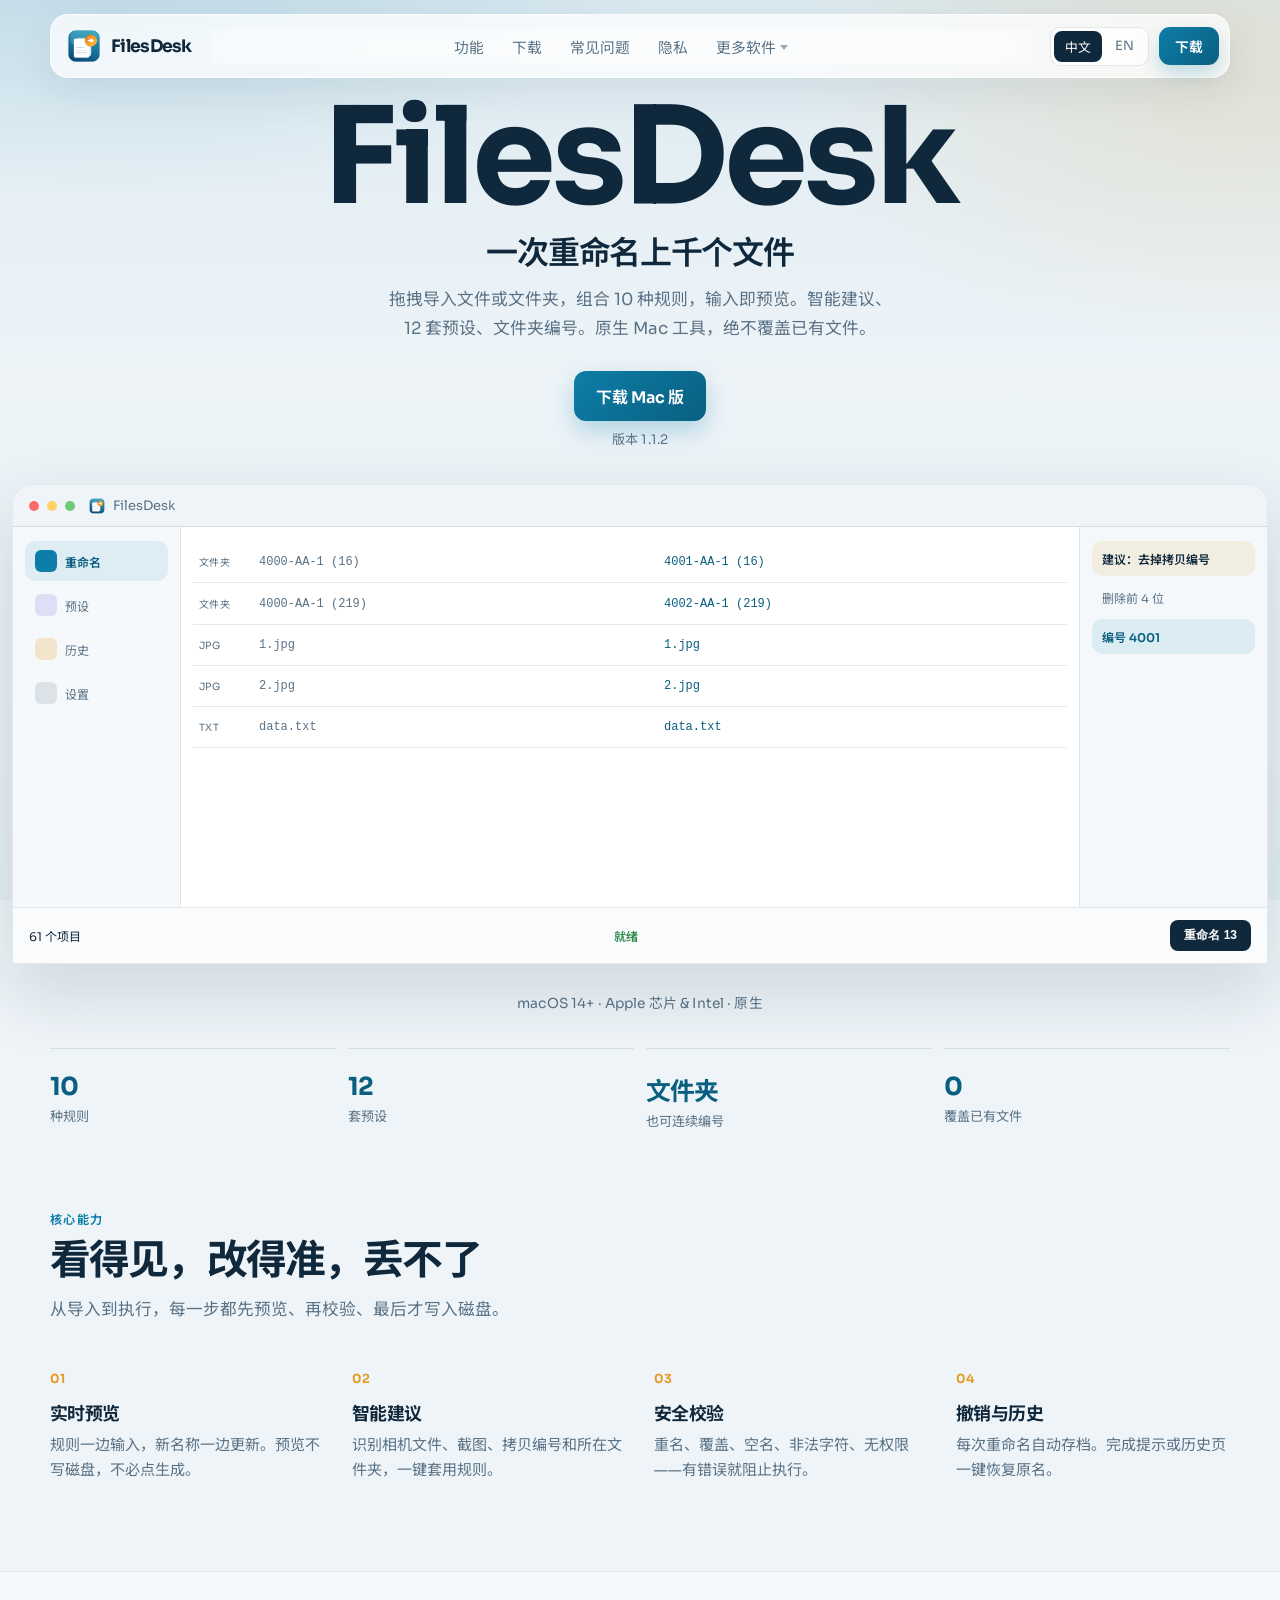
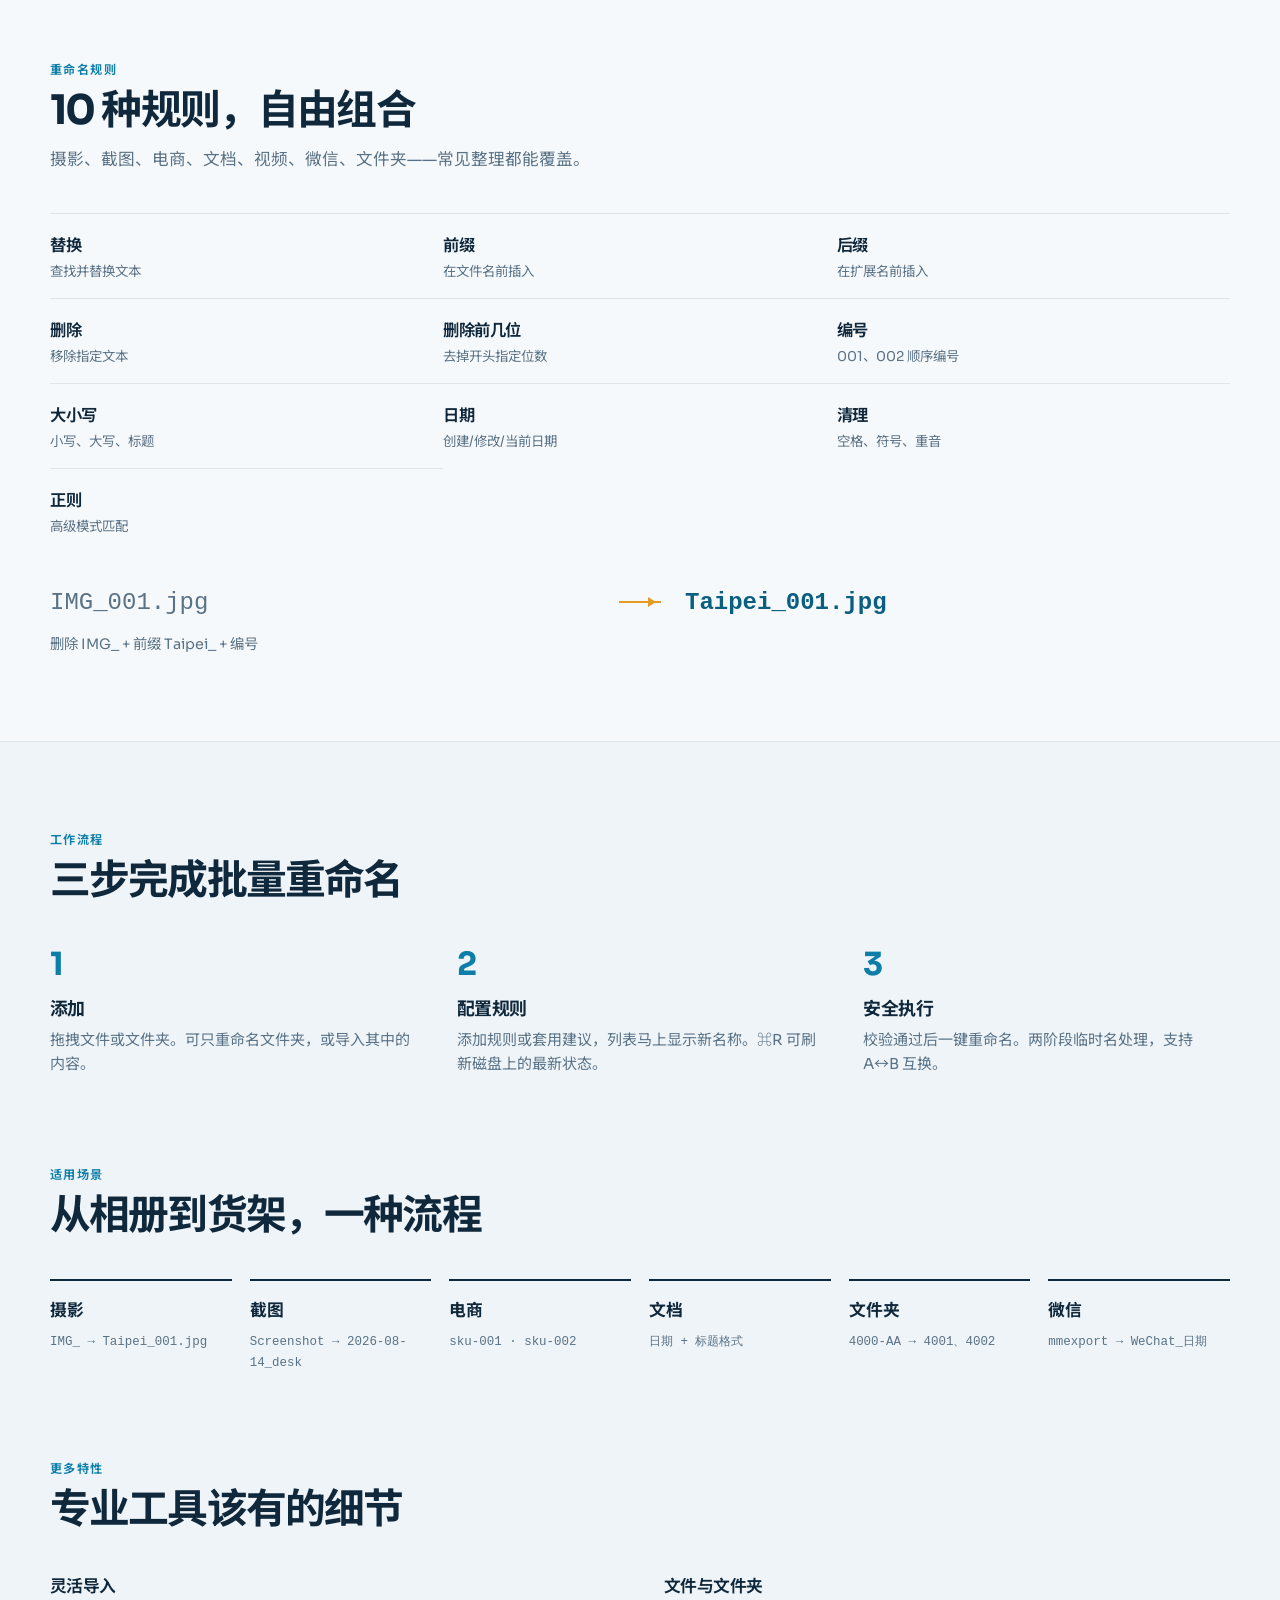
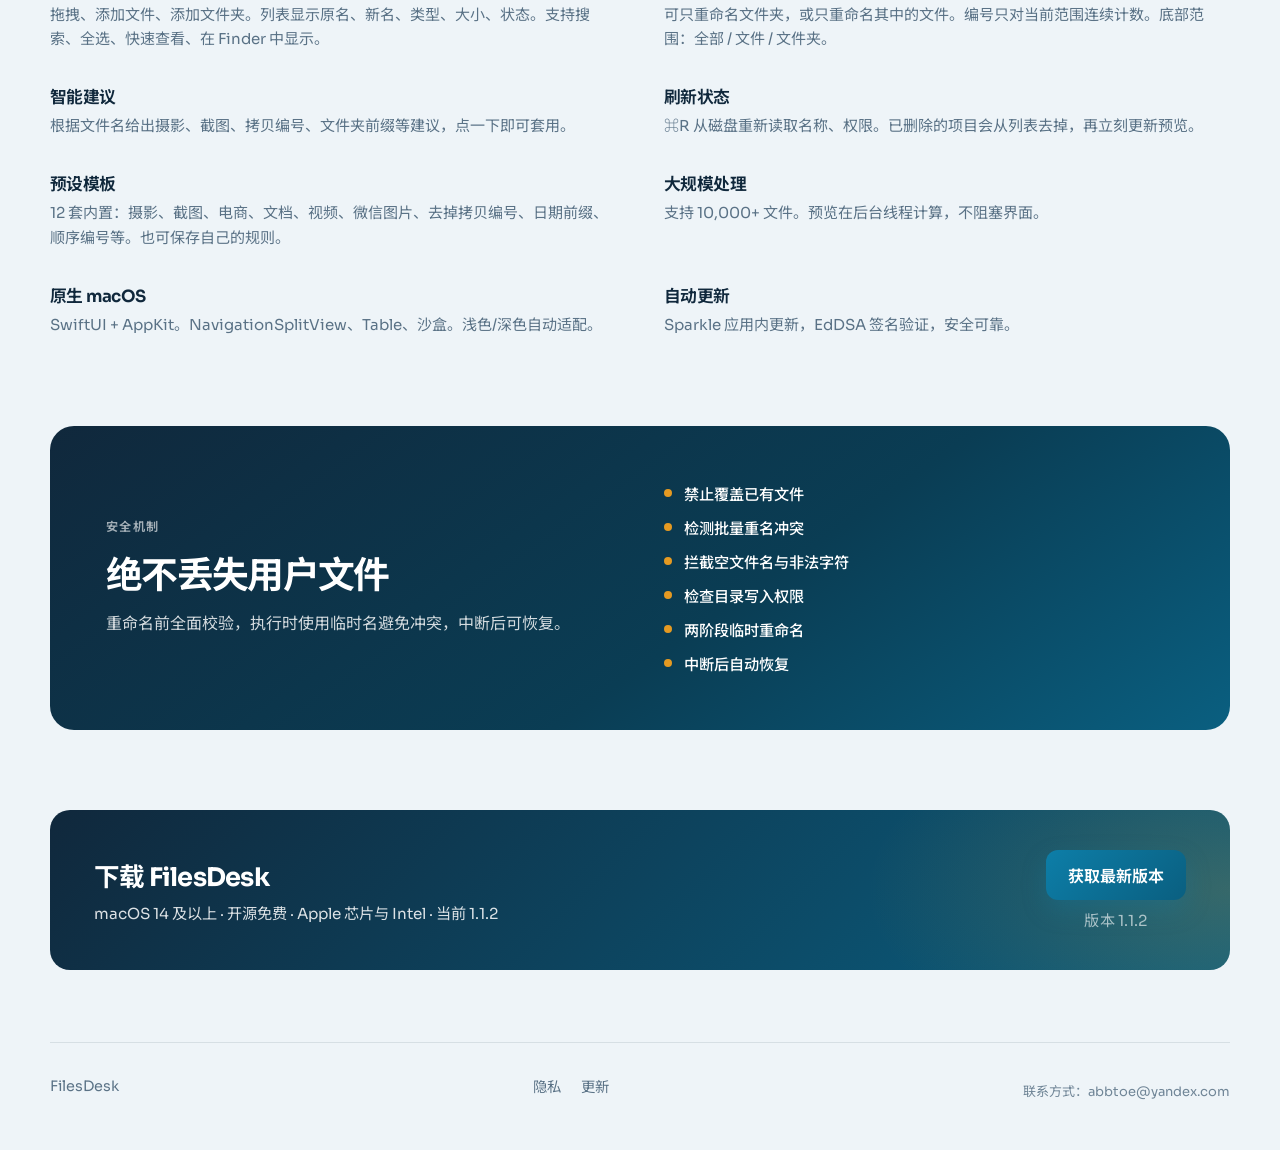
==== commit c1056664: "Remove GitHub links from the official site." ====
--- a/docs/index.html
+++ b/docs/index.html
@@ -102,7 +102,7 @@
             <a class="button" data-download href="./FilesDesk.dmg" download="FilesDesk.dmg" data-i18n="home.cta">下载 Mac 版</a>
             <p class="cta-version"><span data-i18n="home.version">版本</span> <span data-latest-tag>1.1.2</span></p>
           </div>
-          <a class="text-link" href="https://github.com/linux503/FilesDesk" data-i18n="home.source">查看源码</a>
+          
         </div>
       </div>
       <div class="hero-visual" aria-hidden="true">
@@ -325,7 +325,7 @@
     <div class="links">
       <a href="./privacy.html" data-i18n="footer.privacy">隐私</a>
       <a href="./changelog.html" data-i18n="footer.changelog">更新</a>
-      <a href="https://github.com/linux503/FilesDesk" data-i18n="footer.github">GitHub</a>
+      
     </div>
   
       <p class="seo-contact" style="margin:.7rem 0 0;font-size:13px;line-height:1.5;opacity:.85">联系方式：<a href="mailto:abbtoe@yandex.com">abbtoe@yandex.com</a></p>
